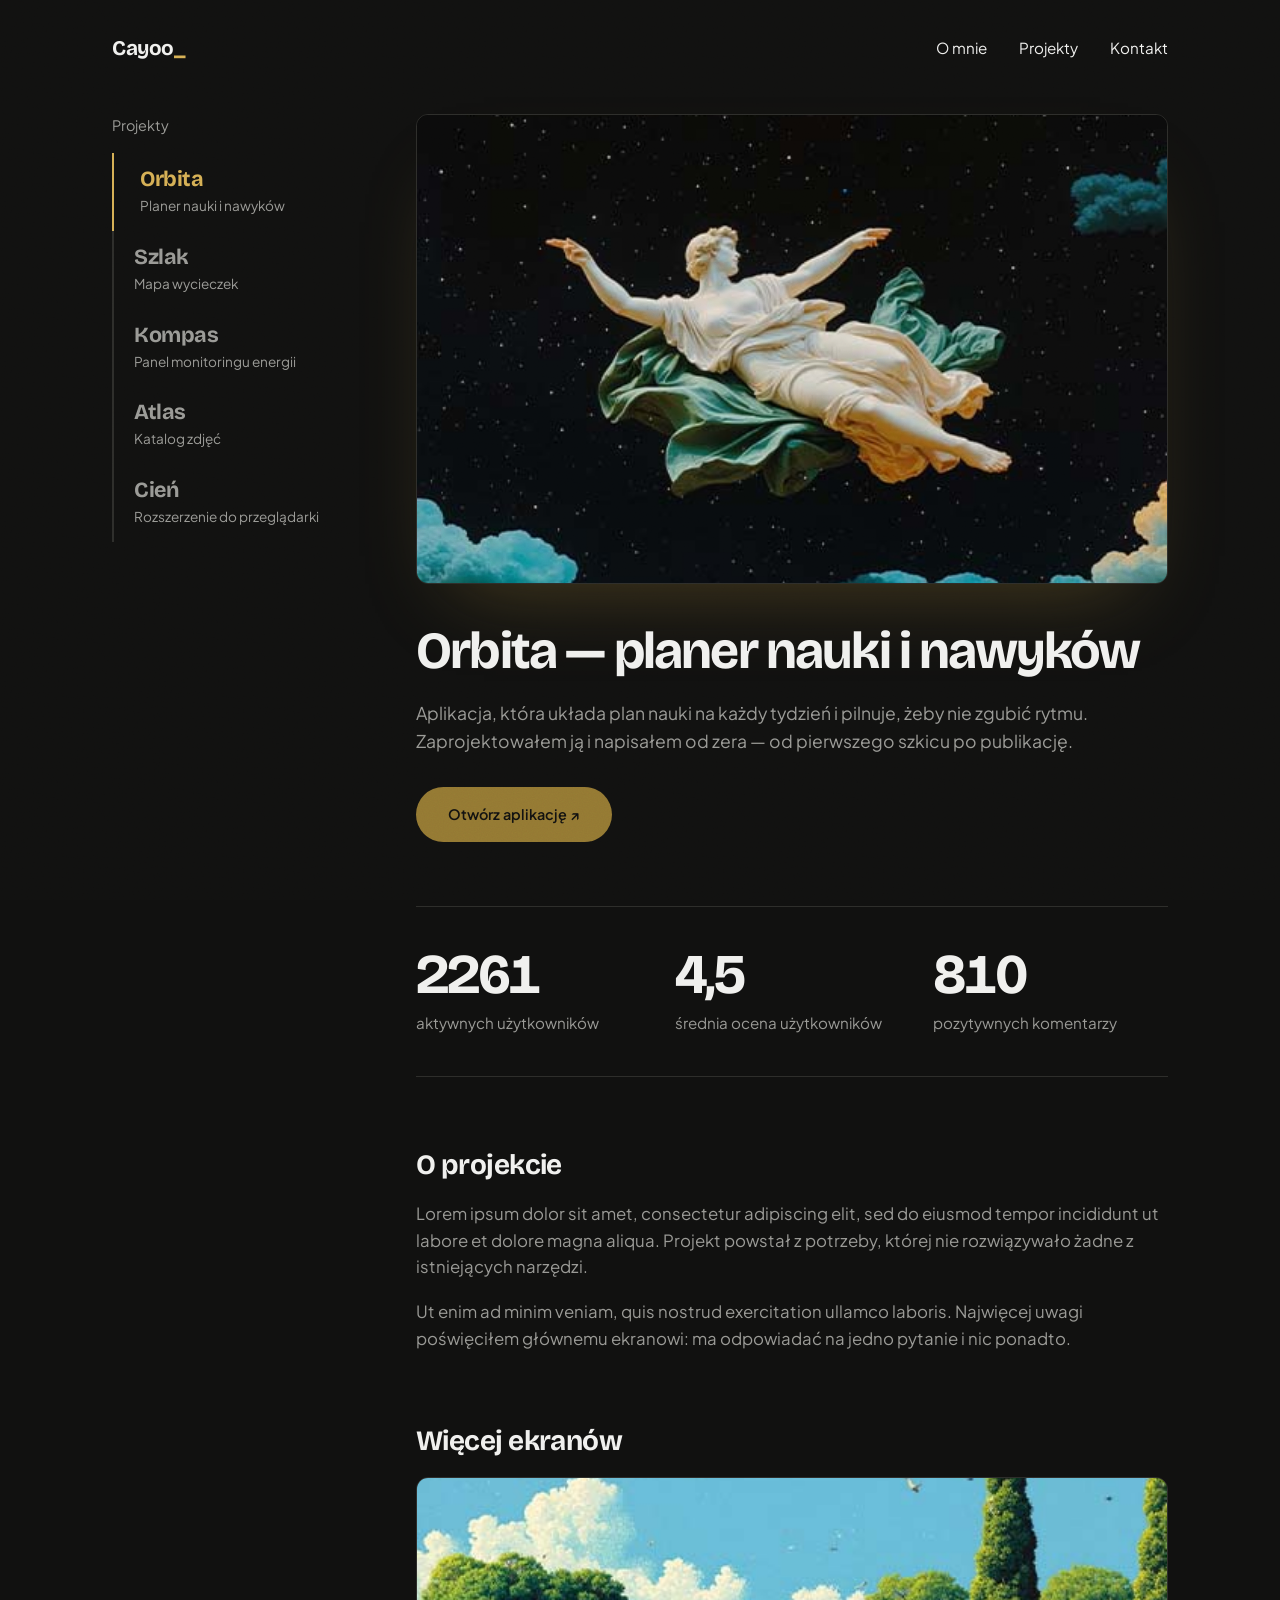
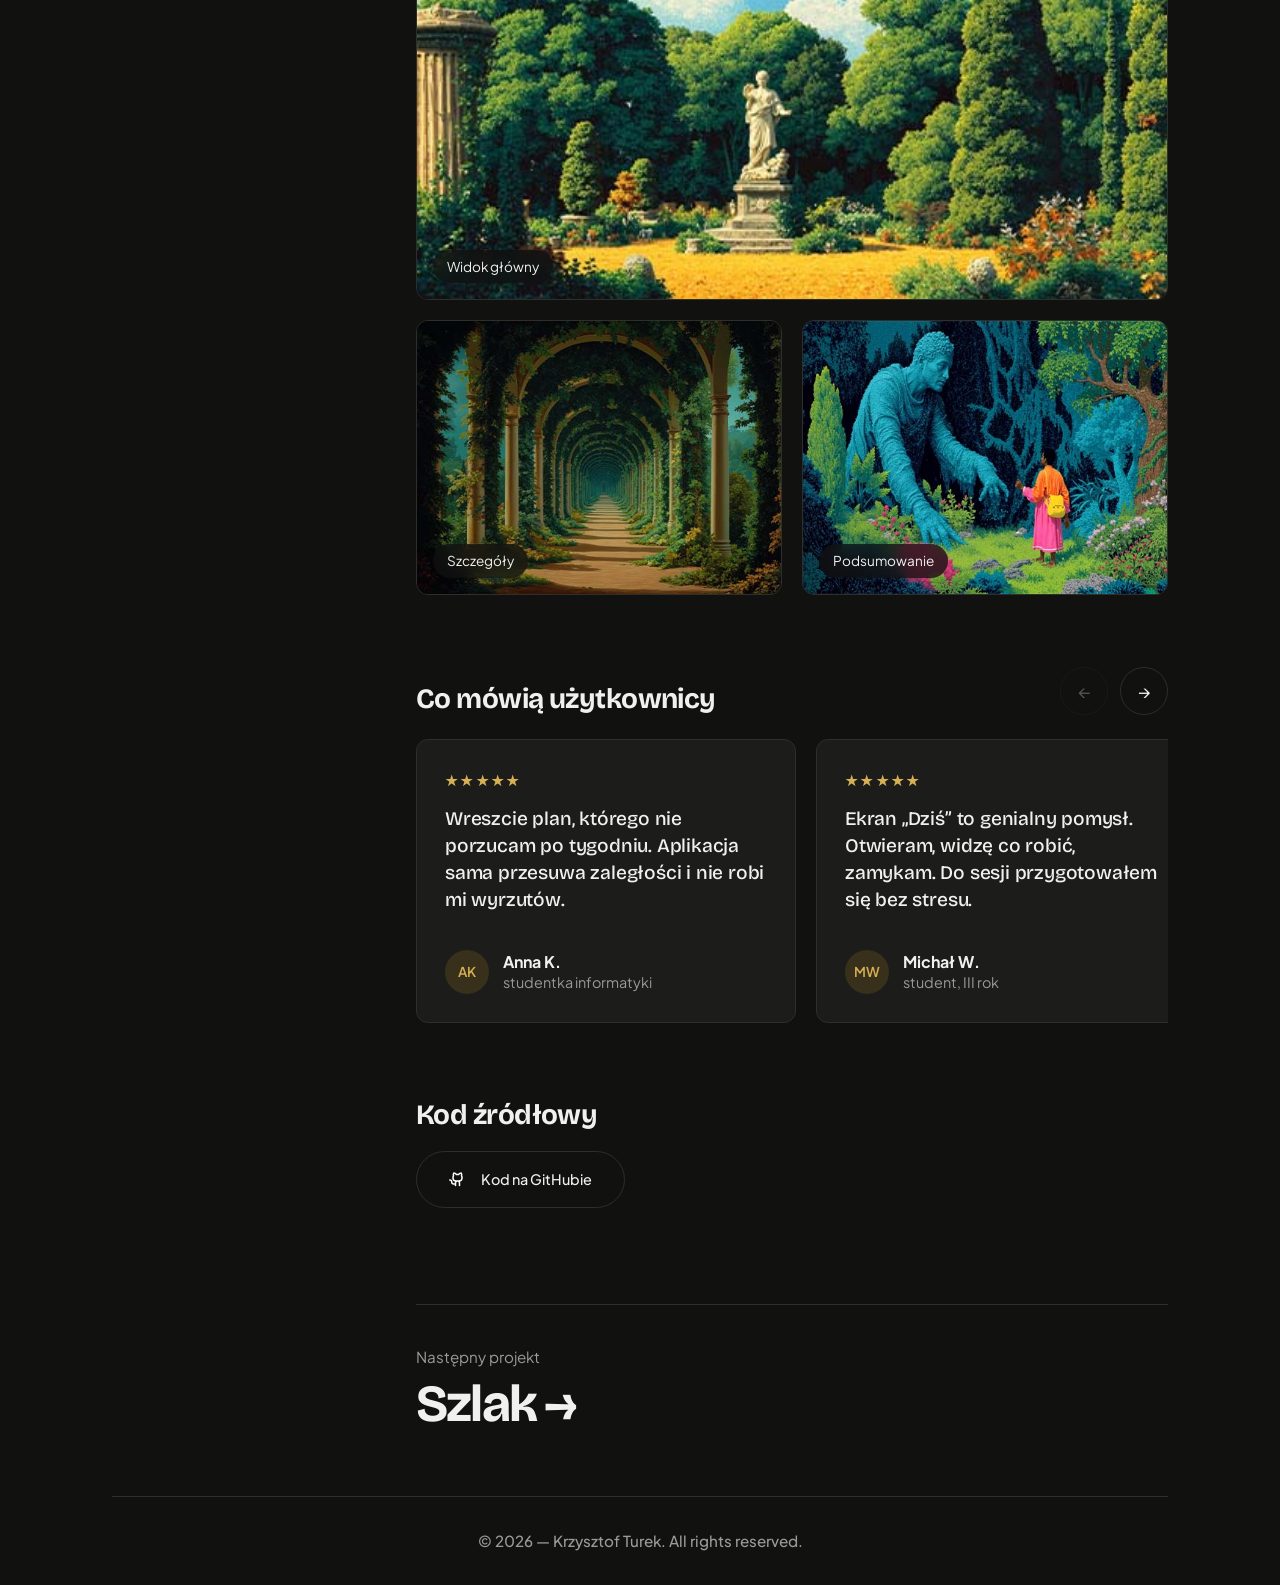
==== projekty.html @ bf0b92af "Remove outdated project pages and add a new projects overview page with detailed descriptions and sc" ====
<!doctype html>
<html lang="pl">

<head>
  <meta charset="UTF-8" />
  <meta name="viewport" content="width=device-width, initial-scale=1.0" />

  <title>Projekty | Krzysztof Turek</title>
  <meta name="description" content="Projekty Krzysztofa Turka — aplikacje webowe i narzędzia: opisy, zrzuty ekranu i kod." />
  <meta name="author" content="Krzysztof Turek" />

  <link rel="icon" type="image/svg+xml" href="/assets/favicon.svg" />

  <link rel="preconnect" href="https://fonts.googleapis.com">
  <link rel="preconnect" href="https://fonts.gstatic.com" crossorigin>
  <link href="https://fonts.googleapis.com/css2?family=Bricolage+Grotesque:opsz,wght@12..96,500..800&family=Plus+Jakarta+Sans:wght@400;500;600;700&display=swap" rel="stylesheet">

  <link rel="stylesheet" href="style.css" />
  <link rel="stylesheet" href="project.css" />
</head>

<body>

  <header class="nav">
    <a href="index.html" class="logo">Cayoo<span class="logo-dot">_</span></a>
    <nav class="nav-links">
      <a href="index.html#top" class="nav-about">O mnie</a>
      <a href="index.html#projekty">Projekty</a>
      <a href="index.html#kontakt">Kontakt</a>
    </nav>
  </header>

  <main id="top">
    <div class="pj-layout">

      <!-- LEWA KOLUMNA: spis projektów (zostaje na miejscu — przełączane są tylko panele po prawej) -->
      <nav class="pj-list" aria-label="Projekty">
        <p class="pj-list-title">Projekty</p>
        <ul>
            <li>
              <a href="#orbita" class="pj-item">
                <span class="pj-item-name">Orbita</span>
                <span class="pj-item-kind">Planer nauki i nawyków</span>
              </a>
            </li>
            <li>
              <a href="#szlak" class="pj-item">
                <span class="pj-item-name">Szlak</span>
                <span class="pj-item-kind">Mapa wycieczek</span>
              </a>
            </li>
            <li>
              <a href="#kompas" class="pj-item">
                <span class="pj-item-name">Kompas</span>
                <span class="pj-item-kind">Panel monitoringu energii</span>
              </a>
            </li>
            <li>
              <a href="#atlas" class="pj-item">
                <span class="pj-item-name">Atlas</span>
                <span class="pj-item-kind">Katalog zdjęć</span>
              </a>
            </li>
            <li>
              <a href="#cien" class="pj-item">
                <span class="pj-item-name">Cień</span>
                <span class="pj-item-kind">Rozszerzenie do przeglądarki</span>
              </a>
            </li>
        </ul>
      </nav>

      <!-- PRAWA KOLUMNA: panele projektów; widoczny jest zawsze jeden -->
            <article class="pj-main" id="orbita" data-title="Orbita — Planer nauki i nawyków | Krzysztof Turek">
        <div class="pj-cover">
          <img src="assets/images/bg_image (1).jpg" alt="Główny ekran projektu Orbita">
        </div>

        <header class="pj-hero">
          <h1>Orbita — planer nauki i nawyków</h1>
          <p class="pj-lead">Aplikacja, która układa plan nauki na każdy tydzień i pilnuje, żeby nie zgubić rytmu. Zaprojektowałem ją i napisałem od zera — od pierwszego szkicu po publikację.</p>
          <div class="pj-actions">
            <!-- PODMIEŃ href na adres produktu -->
            <a href="#" target="_blank" rel="noopener" class="btn-primary">Otwórz aplikację ↗</a>
          </div>
        </header>

        <!-- PRZYKŁADOWE DANE — podmień na prawdziwe statystyki -->
        <section class="pj-stats" aria-label="Statystyki projektu">
          <div class="pj-stat">
            <p class="pj-stat-num" data-count="2400" data-suffix="+">2 400+</p>
            <p class="pj-stat-label">aktywnych użytkowników</p>
          </div>
          <div class="pj-stat">
            <p class="pj-stat-num" data-count="4.8" data-decimals="1">4,8</p>
            <p class="pj-stat-label">średnia ocena użytkowników</p>
          </div>
          <div class="pj-stat">
            <p class="pj-stat-num" data-count="860" data-suffix="+">860+</p>
            <p class="pj-stat-label">pozytywnych komentarzy</p>
          </div>
        </section>

        <section class="pj-block">
          <h2>O projekcie</h2>
          <div class="pj-prose">
            <p>Lorem ipsum dolor sit amet, consectetur adipiscing elit, sed do eiusmod tempor incididunt ut labore et dolore magna aliqua. Projekt powstał z potrzeby, której nie rozwiązywało żadne z istniejących narzędzi.</p>
            <p>Ut enim ad minim veniam, quis nostrud exercitation ullamco laboris. Najwięcej uwagi poświęciłem głównemu ekranowi: ma odpowiadać na jedno pytanie i nic ponadto.</p>
          </div>
        </section>

        <section class="pj-block">
          <h2>Więcej ekranów</h2>
          <div class="pj-gallery">
            <button type="button" class="pj-shot" data-full="assets/images/bg_image (2).jpg" data-alt="Widok główny — Orbita">
              <img src="assets/images/bg_image (2).jpg" alt="Widok główny — Orbita" loading="lazy">
              <span class="pj-shot-cap">Widok główny</span>
            </button>
            <button type="button" class="pj-shot" data-full="assets/images/bg_image (3).jpg" data-alt="Szczegóły — Orbita">
              <img src="assets/images/bg_image (3).jpg" alt="Szczegóły — Orbita" loading="lazy">
              <span class="pj-shot-cap">Szczegóły</span>
            </button>
            <button type="button" class="pj-shot" data-full="assets/images/bg_image (4).jpg" data-alt="Podsumowanie — Orbita">
              <img src="assets/images/bg_image (4).jpg" alt="Podsumowanie — Orbita" loading="lazy">
              <span class="pj-shot-cap">Podsumowanie</span>
            </button>
          </div>
        </section>

        <!-- PRZYKŁADOWE OPINIE — podmień na prawdziwe (za zgodą autorów) -->
        <section class="pj-block pj-reviews" aria-labelledby="reviews-title">
          <div class="pj-reviews-head">
            <h2 id="reviews-title">Co mówią użytkownicy</h2>
            <div class="pj-controls">
              <button type="button" class="pj-arrow" data-dir="-1" aria-label="Poprzednie opinie">←</button>
              <button type="button" class="pj-arrow" data-dir="1" aria-label="Następne opinie">→</button>
            </div>
          </div>

          <div class="pj-carousel" role="region" aria-roledescription="karuzela" aria-label="Opinie użytkowników" tabindex="0">
            <ul class="pj-track">
              <li class="pj-review">
                <div>
                  <p class="pj-stars" role="img" aria-label="Ocena 5 na 5">★★★★★</p>
                  <blockquote><p>Wreszcie plan, którego nie porzucam po tygodniu. Aplikacja sama przesuwa zaległości i nie robi mi wyrzutów.</p></blockquote>
                </div>
                <div class="pj-author">
                  <span class="pj-avatar" aria-hidden="true">AK</span>
                  <p><strong>Anna K.</strong><span>studentka informatyki</span></p>
                </div>
              </li>
              <li class="pj-review">
                <div>
                  <p class="pj-stars" role="img" aria-label="Ocena 5 na 5">★★★★★</p>
                  <blockquote><p>Ekran „Dziś” to genialny pomysł. Otwieram, widzę co robić, zamykam. Do sesji przygotowałem się bez stresu.</p></blockquote>
                </div>
                <div class="pj-author">
                  <span class="pj-avatar" aria-hidden="true">MW</span>
                  <p><strong>Michał W.</strong><span>student, III rok</span></p>
                </div>
              </li>
              <li class="pj-review">
                <div>
                  <p class="pj-stars" role="img" aria-label="Ocena 5 na 5">★★★★★</p>
                  <blockquote><p>Prosta, szybka i ładna. Używam codziennie od kilku miesięcy, a przypomnienia o powtórkach naprawdę działają.</p></blockquote>
                </div>
                <div class="pj-author">
                  <span class="pj-avatar" aria-hidden="true">JS</span>
                  <p><strong>Julia S.</strong><span>uczennica liceum</span></p>
                </div>
              </li>
              <li class="pj-review">
                <div>
                  <p class="pj-stars" role="img" aria-label="Ocena 5 na 5">★★★★★</p>
                  <blockquote><p>Testowałem kilka podobnych narzędzi — to jako jedyne nie wymaga ode mnie ciągłego uzupełniania.</p></blockquote>
                </div>
                <div class="pj-author">
                  <span class="pj-avatar" aria-hidden="true">PN</span>
                  <p><strong>Piotr N.</strong><span>programista, uczy się języków</span></p>
                </div>
              </li>
              <li class="pj-review">
                <div>
                  <p class="pj-stars" role="img" aria-label="Ocena 5 na 5">★★★★★</p>
                  <blockquote><p>Bardzo dobrze przemyślany interfejs. Widać, że ktoś zadał sobie trud, żeby było po prostu wygodnie.</p></blockquote>
                </div>
                <div class="pj-author">
                  <span class="pj-avatar" aria-hidden="true">KD</span>
                  <p><strong>Karolina D.</strong><span>doktorantka</span></p>
                </div>
              </li>
            </ul>
          </div>
        </section>

        <section class="pj-block">
          <h2>Kod źródłowy</h2>
          <div class="pj-actions">
            <!-- PODMIEŃ href na repozytorium projektu -->
            <a href="https://github.com/Cay00/" target="_blank" rel="noopener" class="social-btn">
              <img src="assets/icons/github-logo-bold.svg" alt="" width="16" height="16" aria-hidden="true">
              Kod na GitHubie
            </a>
          </div>
        </section>

        <a href="#szlak" class="pj-next">
          <span class="pj-next-label">Następny projekt</span>
          <span class="pj-next-title">Szlak <span class="pj-next-arrow" aria-hidden="true">→</span></span>
        </a>
      </article>

      <article class="pj-main" id="szlak" data-title="Szlak — Mapa wycieczek | Krzysztof Turek" hidden>
        <div class="pj-cover">
          <img src="assets/images/bg_image (2).jpg" alt="Główny ekran projektu Szlak">
        </div>

        <header class="pj-hero">
          <h1>Szlak — mapa wycieczek</h1>
          <p class="pj-lead">Prosta mapa do planowania jednodniowych tras w okolicy: dystans, przewyższenia i punkty widokowe na jednym ekranie.</p>
        </header>

        <section class="pj-block">
          <h2>O projekcie</h2>
          <div class="pj-prose">
            <p>Lorem ipsum dolor sit amet, consectetur adipiscing elit, sed do eiusmod tempor incididunt ut labore et dolore magna aliqua. Projekt powstał z potrzeby, której nie rozwiązywało żadne z istniejących narzędzi.</p>
            <p>Ut enim ad minim veniam, quis nostrud exercitation ullamco laboris. Najwięcej uwagi poświęciłem głównemu ekranowi: ma odpowiadać na jedno pytanie i nic ponadto.</p>
          </div>
        </section>

        <section class="pj-block">
          <h2>Więcej ekranów</h2>
          <div class="pj-gallery">
            <button type="button" class="pj-shot" data-full="assets/images/bg_image (3).jpg" data-alt="Widok główny — Szlak">
              <img src="assets/images/bg_image (3).jpg" alt="Widok główny — Szlak" loading="lazy">
              <span class="pj-shot-cap">Widok główny</span>
            </button>
            <button type="button" class="pj-shot" data-full="assets/images/bg_image (4).jpg" data-alt="Szczegóły — Szlak">
              <img src="assets/images/bg_image (4).jpg" alt="Szczegóły — Szlak" loading="lazy">
              <span class="pj-shot-cap">Szczegóły</span>
            </button>
            <button type="button" class="pj-shot" data-full="assets/images/bg_image (5).jpg" data-alt="Podsumowanie — Szlak">
              <img src="assets/images/bg_image (5).jpg" alt="Podsumowanie — Szlak" loading="lazy">
              <span class="pj-shot-cap">Podsumowanie</span>
            </button>
          </div>
        </section>

        <section class="pj-block">
          <h2>Kod źródłowy</h2>
          <div class="pj-actions">
            <!-- PODMIEŃ href na repozytorium projektu -->
            <a href="https://github.com/Cay00/" target="_blank" rel="noopener" class="social-btn">
              <img src="assets/icons/github-logo-bold.svg" alt="" width="16" height="16" aria-hidden="true">
              Kod na GitHubie
            </a>
          </div>
        </section>

        <a href="#kompas" class="pj-next">
          <span class="pj-next-label">Następny projekt</span>
          <span class="pj-next-title">Kompas <span class="pj-next-arrow" aria-hidden="true">→</span></span>
        </a>
      </article>

      <article class="pj-main" id="kompas" data-title="Kompas — Panel monitoringu energii | Krzysztof Turek" hidden>
        <div class="pj-cover">
          <img src="assets/images/bg_image (3).jpg" alt="Główny ekran projektu Kompas">
        </div>

        <header class="pj-hero">
          <h1>Kompas — panel monitoringu energii</h1>
          <p class="pj-lead">Pulpit, który zbiera odczyty z liczników i instalacji fotowoltaicznej i pokazuje, ile prądu faktycznie zużywasz i produkujesz.</p>
        </header>

        <section class="pj-block">
          <h2>O projekcie</h2>
          <div class="pj-prose">
            <p>Lorem ipsum dolor sit amet, consectetur adipiscing elit, sed do eiusmod tempor incididunt ut labore et dolore magna aliqua. Projekt powstał z potrzeby, której nie rozwiązywało żadne z istniejących narzędzi.</p>
            <p>Ut enim ad minim veniam, quis nostrud exercitation ullamco laboris. Najwięcej uwagi poświęciłem głównemu ekranowi: ma odpowiadać na jedno pytanie i nic ponadto.</p>
          </div>
        </section>

        <section class="pj-block">
          <h2>Więcej ekranów</h2>
          <div class="pj-gallery">
            <button type="button" class="pj-shot" data-full="assets/images/bg_image (4).jpg" data-alt="Widok główny — Kompas">
              <img src="assets/images/bg_image (4).jpg" alt="Widok główny — Kompas" loading="lazy">
              <span class="pj-shot-cap">Widok główny</span>
            </button>
            <button type="button" class="pj-shot" data-full="assets/images/bg_image (5).jpg" data-alt="Szczegóły — Kompas">
              <img src="assets/images/bg_image (5).jpg" alt="Szczegóły — Kompas" loading="lazy">
              <span class="pj-shot-cap">Szczegóły</span>
            </button>
            <button type="button" class="pj-shot" data-full="assets/images/bg_image (1).jpg" data-alt="Podsumowanie — Kompas">
              <img src="assets/images/bg_image (1).jpg" alt="Podsumowanie — Kompas" loading="lazy">
              <span class="pj-shot-cap">Podsumowanie</span>
            </button>
          </div>
        </section>

        <section class="pj-block">
          <h2>Kod źródłowy</h2>
          <div class="pj-actions">
            <!-- PODMIEŃ href na repozytorium projektu -->
            <a href="https://github.com/Cay00/" target="_blank" rel="noopener" class="social-btn">
              <img src="assets/icons/github-logo-bold.svg" alt="" width="16" height="16" aria-hidden="true">
              Kod na GitHubie
            </a>
          </div>
        </section>

        <a href="#atlas" class="pj-next">
          <span class="pj-next-label">Następny projekt</span>
          <span class="pj-next-title">Atlas <span class="pj-next-arrow" aria-hidden="true">→</span></span>
        </a>
      </article>

      <article class="pj-main" id="atlas" data-title="Atlas — Katalog zdjęć | Krzysztof Turek" hidden>
        <div class="pj-cover">
          <img src="assets/images/bg_image (4).jpg" alt="Główny ekran projektu Atlas">
        </div>

        <header class="pj-hero">
          <h1>Atlas — katalog zdjęć</h1>
          <p class="pj-lead">Program do tagowania i indeksowania dużych zbiorów zdjęć, żeby każde z nich dało się odnaleźć w kilka sekund.</p>
        </header>

        <section class="pj-block">
          <h2>O projekcie</h2>
          <div class="pj-prose">
            <p>Lorem ipsum dolor sit amet, consectetur adipiscing elit, sed do eiusmod tempor incididunt ut labore et dolore magna aliqua. Projekt powstał z potrzeby, której nie rozwiązywało żadne z istniejących narzędzi.</p>
            <p>Ut enim ad minim veniam, quis nostrud exercitation ullamco laboris. Najwięcej uwagi poświęciłem głównemu ekranowi: ma odpowiadać na jedno pytanie i nic ponadto.</p>
          </div>
        </section>

        <section class="pj-block">
          <h2>Więcej ekranów</h2>
          <div class="pj-gallery">
            <button type="button" class="pj-shot" data-full="assets/images/bg_image (5).jpg" data-alt="Widok główny — Atlas">
              <img src="assets/images/bg_image (5).jpg" alt="Widok główny — Atlas" loading="lazy">
              <span class="pj-shot-cap">Widok główny</span>
            </button>
            <button type="button" class="pj-shot" data-full="assets/images/bg_image (1).jpg" data-alt="Szczegóły — Atlas">
              <img src="assets/images/bg_image (1).jpg" alt="Szczegóły — Atlas" loading="lazy">
              <span class="pj-shot-cap">Szczegóły</span>
            </button>
            <button type="button" class="pj-shot" data-full="assets/images/bg_image (2).jpg" data-alt="Podsumowanie — Atlas">
              <img src="assets/images/bg_image (2).jpg" alt="Podsumowanie — Atlas" loading="lazy">
              <span class="pj-shot-cap">Podsumowanie</span>
            </button>
          </div>
        </section>

        <section class="pj-block">
          <h2>Kod źródłowy</h2>
          <div class="pj-actions">
            <!-- PODMIEŃ href na repozytorium projektu -->
            <a href="https://github.com/Cay00/" target="_blank" rel="noopener" class="social-btn">
              <img src="assets/icons/github-logo-bold.svg" alt="" width="16" height="16" aria-hidden="true">
              Kod na GitHubie
            </a>
          </div>
        </section>

        <a href="#cien" class="pj-next">
          <span class="pj-next-label">Następny projekt</span>
          <span class="pj-next-title">Cień <span class="pj-next-arrow" aria-hidden="true">→</span></span>
        </a>
      </article>

      <article class="pj-main" id="cien" data-title="Cień — Rozszerzenie do przeglądarki | Krzysztof Turek" hidden>
        <div class="pj-cover">
          <img src="assets/images/bg_image (5).jpg" alt="Główny ekran projektu Cień">
        </div>

        <header class="pj-hero">
          <h1>Cień — rozszerzenie do przeglądarki</h1>
          <p class="pj-lead">Rozszerzenie, które ukrywa rozpraszające elementy popularnych serwisów, żeby łatwiej było skupić się na tym, po co się tam weszło.</p>
          <div class="pj-actions">
            <!-- PODMIEŃ href na adres produktu -->
            <a href="#" target="_blank" rel="noopener" class="btn-primary">Otwórz aplikację ↗</a>
          </div>
        </header>

        <section class="pj-block">
          <h2>O projekcie</h2>
          <div class="pj-prose">
            <p>Lorem ipsum dolor sit amet, consectetur adipiscing elit, sed do eiusmod tempor incididunt ut labore et dolore magna aliqua. Projekt powstał z potrzeby, której nie rozwiązywało żadne z istniejących narzędzi.</p>
            <p>Ut enim ad minim veniam, quis nostrud exercitation ullamco laboris. Najwięcej uwagi poświęciłem głównemu ekranowi: ma odpowiadać na jedno pytanie i nic ponadto.</p>
          </div>
        </section>

        <section class="pj-block">
          <h2>Więcej ekranów</h2>
          <div class="pj-gallery">
            <button type="button" class="pj-shot" data-full="assets/images/bg_image (1).jpg" data-alt="Widok główny — Cień">
              <img src="assets/images/bg_image (1).jpg" alt="Widok główny — Cień" loading="lazy">
              <span class="pj-shot-cap">Widok główny</span>
            </button>
            <button type="button" class="pj-shot" data-full="assets/images/bg_image (2).jpg" data-alt="Szczegóły — Cień">
              <img src="assets/images/bg_image (2).jpg" alt="Szczegóły — Cień" loading="lazy">
              <span class="pj-shot-cap">Szczegóły</span>
            </button>
            <button type="button" class="pj-shot" data-full="assets/images/bg_image (3).jpg" data-alt="Podsumowanie — Cień">
              <img src="assets/images/bg_image (3).jpg" alt="Podsumowanie — Cień" loading="lazy">
              <span class="pj-shot-cap">Podsumowanie</span>
            </button>
          </div>
        </section>

        <section class="pj-block">
          <h2>Kod źródłowy</h2>
          <div class="pj-actions">
            <!-- PODMIEŃ href na repozytorium projektu -->
            <a href="https://github.com/Cay00/" target="_blank" rel="noopener" class="social-btn">
              <img src="assets/icons/github-logo-bold.svg" alt="" width="16" height="16" aria-hidden="true">
              Kod na GitHubie
            </a>
          </div>
        </section>

        <a href="#orbita" class="pj-next">
          <span class="pj-next-label">Następny projekt</span>
          <span class="pj-next-title">Orbita <span class="pj-next-arrow" aria-hidden="true">→</span></span>
        </a>
      </article>
    </div>
  </main>

  <footer class="footer">
    <span class="byline">© 2026 — Krzysztof Turek. All rights reserved.</span>
  </footer>

  <dialog class="lightbox" id="lightbox" aria-label="Podgląd zrzutu ekranu">
    <button type="button" class="lightbox-close" aria-label="Zamknij podgląd">✕</button>
    <img src="" alt="">
  </dialog>

  <script src="script.js"></script>
  <script src="project.js"></script>
</body>

</html>
---- style.css ----
/* ---------- tokens ---------- */
:root{
  /* DARK MODE */
  --bg: #111110;
  --surface: #1c1c1a;
  --border: #2e2e2b;
  --text: #f0f0ee;
  --muted: #9a9a96;
  --accent: #947933;
  --accent-bright: #d6b055; /* jaśniejszy odcień do glow / hover */

  --font: "Plus Jakarta Sans", sans-serif;
  --font-display: "Bricolage Grotesque", "Plus Jakarta Sans", sans-serif;
  --max-w: 1120px;
  --ease: cubic-bezier(.2, .8, .2, 1);
}

*{ box-sizing: border-box; }

html{
  scroll-padding-top: 88px;
  scroll-behavior: smooth;
}

body{
  margin: 0;
  background: var(--bg);
  color: var(--text);
  font-family: var(--font);
  font-size: 16px;
  line-height: 1.6;
  -webkit-font-smoothing: antialiased;
}

/* delikatne ziarno — zabija "płaskość" tła */
body::after{
  content: "";
  position: fixed;
  inset: 0;
  z-index: 200;
  pointer-events: none;
  opacity: .07;
  mix-blend-mode: overlay;
  background-image: url("data:image/svg+xml;utf8,<svg xmlns='http://www.w3.org/2000/svg' width='160' height='160'><filter id='n'><feTurbulence type='fractalNoise' baseFrequency='.8' numOctaves='2' stitchTiles='stitch'/></filter><rect width='100%' height='100%' filter='url(%23n)'/></svg>");
}

a{ color: inherit; text-decoration: none; }

::selection{
  background: var(--accent);
  color: var(--bg);
}

/* ---------- shared width ---------- */
.hero, .byline-row, .projects, .about, .contact, .footer, hr.full{
  max-width: var(--max-w);
  margin-left: auto;
  margin-right: auto;
  padding-left: 32px;
  padding-right: 32px;
}

/* ---------- nav ---------- */
.nav{
  display: flex;
  justify-content: space-between;
  align-items: center;
  padding: 32px max(32px, calc(50% - var(--max-w) / 2 + 32px));
  position: sticky;
  top: 0;
  z-index: 100;
  border-bottom: 1px solid transparent;
  transition: background .3s ease, border-color .3s ease, backdrop-filter .3s ease;
}
.nav.is-scrolled{
  background: color-mix(in srgb, var(--bg) 72%, transparent);
  -webkit-backdrop-filter: blur(14px);
  backdrop-filter: blur(14px);
  border-bottom-color: var(--border);
}
.logo{
  font-family: var(--font-display);
  font-weight: 700;
  font-size: 1.3rem;
  letter-spacing: -0.02em;
}
.logo-dot{
  color: var(--accent-bright);
  display: inline-block;
  animation: blink 1.1s steps(1) infinite;
}
@keyframes blink{ 50%{ opacity: 0; } }
.nav-links{ display: flex; gap: 32px; }

/* ---------- intro / hero ---------- */
.intro{
  position: relative;
  margin-top: -128px;
  padding-top: 128px;
}
.intro-bg{
  position: absolute;
  inset: 0;
  z-index: 0;
  overflow: hidden;
  pointer-events: none;
}
.intro-bg img{
  position: absolute;
  top: 64px;
  left: 50%;
  transform: translateX(-50%);
  height: calc(100% - 64px);
  width: auto;
  max-width: none;
  display: block;
  opacity: 0.5;
}
.intro-bg::before{
  content: "";
  position: absolute;
  inset: 0;
}
.intro-bg::after{
  content: "";
  position: absolute;
  left: 0;
  right: 0;
  bottom: 0;
  height: 384px;
  background: linear-gradient(to bottom, transparent, var(--bg));
}
.intro > :not(.intro-bg){
  position: relative;
  z-index: 1;
}

.hero{
  display: grid;
  grid-template-columns: 1.1fr 0.9fr;
  grid-template-rows: auto auto;
  column-gap: 64px;
  row-gap: 32px;
  align-items: end;
  padding-top: 192px;
  padding-bottom: 128px;
}
h1{
  font-family: var(--font-display);
  font-size: clamp(2.6rem, 6vw, 4rem);
  font-weight: 700;
  line-height: 1.12;
  margin: 0;
  letter-spacing: -0.01em;
  grid-column: 1;
  grid-row: 1;
}
.hero-desc{
  font-size: 1.15rem;
  color: var(--muted);
  margin: 0;
  max-width: 38ch;
  padding-left: 64px;
  grid-column: 2;
  grid-row: 1;
}
.btn-hero{
  grid-column: 2;
  grid-row: 2;
  justify-self: start;
  margin-left: 64px;
}

.arrow-down{
  display: inline-flex;
  align-self: flex-start;
  width: fit-content;
  margin-left: max(32px, calc(50% - var(--max-w) / 2 + 32px));
  margin-bottom: 32px;
  padding: 0;
  font-size: 1.6rem;
  line-height: 1;
  color: inherit;
  transition: opacity 0.2s ease;
}
.arrow-down:hover,
.arrow-down:focus-visible{ opacity: 0.6; }

.byline-row{
  display: flex;
  justify-content: space-between;
  align-items: center;
  padding-bottom: 64px;
}
.byline{ color: var(--muted); font-size: 0.95rem; font-weight: 500; }

/* ---------- about / tech ---------- */
.about{
  padding-top: 32px;
  padding-bottom: 96px;
  text-align: center;
}
.about-heading{
  margin: 0 0 32px;
  font-size: 1rem;
  color: var(--muted);
}
.about-tech{
  display: flex;
  flex-wrap: wrap;
  justify-content: center;
  gap: 12px;
  list-style: none;
  margin: 0;
  padding: 0;
  font-size: .95rem;
}
.about-tech li{
  padding: 8px 20px;
  border: 1px solid var(--border);
  border-radius: 999px;
  background: color-mix(in srgb, var(--surface) 60%, transparent);
  transition: border-color .25s ease, color .25s ease, transform .25s var(--ease);
}
.about-tech li:hover{
  border-color: var(--accent);
  color: var(--accent-bright);
  transform: translateY(-3px);
}

/* ---------- projects ---------- */
.project-row{
  position: relative;
  cursor: pointer;
  display: grid;
  grid-template-columns: 1fr 1fr;
  gap: 64px;
  align-items: center;
  padding: 80px 0;
  transition: opacity .35s ease;
}
/* co drugi projekt odwrócony */
article.project-row:nth-of-type(even) .project-image{ order: -1; }

.project-label{
  font-size: 0.95rem;
  color: var(--muted);
  margin: 0 0 24px;
  letter-spacing: 0.01em;
}
.project-desc{
  font-family: var(--font-display);
  font-size: clamp(1.5rem, 2.8vw, 2.25rem);
  font-weight: 600;
  line-height: 1.2;
  letter-spacing: -0.02em;
  margin: 0 0 32px;
  max-width: 22ch;
}
.nav-links a,
.project-link{
  display: inline-block;
  font-size: 0.95rem;
}
.nav-links a{ transition: color .2s ease; }
.nav-links a:hover, .nav-links a:focus-visible{ color: var(--accent-bright); }

.project-link{
  padding-bottom: 4px;
  background: linear-gradient(var(--accent-bright), var(--accent-bright)) left bottom / 100% 1px no-repeat;
  transition: background-size .35s var(--ease), color .2s ease;
}
/* link rozciąga się na cały wiersz: tytuł, opis i zdjęcie są klikalne */
.project-link::after{
  content: "";
  position: absolute;
  inset: 0;
  z-index: 1; /* nad zdjęciem — bez tego zdjęcie (osobna warstwa) przechwytywało kliknięcia */
}
.project-row:hover .project-link,
.project-link:focus-visible{
  color: var(--accent-bright);
  background-size: 0% 1px;
  background-position: right bottom;
}
.project-link:focus-visible{ outline: none; }

.project-image{
  aspect-ratio: 4 / 3;
  border-radius: 8px;
  background: var(--surface);
  border: 1px solid var(--border);
  overflow: hidden;
  transition: border-color .3s ease, box-shadow .4s ease;
}
.project-image img{
  width: 100%;
  height: 100%;
  object-fit: cover;
  display: block;
  transition: transform .6s var(--ease);
}
.project-row:hover .project-image,
.project-row:focus-within .project-image{
  border-color: var(--accent);
  box-shadow: 0 24px 60px -24px color-mix(in srgb, var(--accent) 55%, transparent);
}
.project-row:hover .project-image img{ transform: scale(1.06); }

/* po najechaniu na projekt reszta przygasa */
@media (hover: hover){
  .projects:hover .project-row:not(:hover){ opacity: .38; }
}

/* odsłonięcie zdjęcia — ukrywa tylko klasa nadana przez skrypt (.will-reveal),
   więc bez JS / przy błędzie obserwatora zdjęcia zawsze są widoczne */
.project-image.will-reveal{
  clip-path: inset(0 0 100% 0 round 8px);
  transition: clip-path 1.1s var(--ease), border-color .3s ease, box-shadow .4s ease;
}
.project-image.will-reveal.is-in{ clip-path: inset(0 0 0 0 round 8px); }

hr{
  border: none;
  border-top: 1px solid var(--border);
  margin: 0;
}
hr.full{
  margin: 32px auto;
  border-top: none;
  height: 1px;
  background: var(--border);
  background-clip: content-box;
}

/* ---------- contact ---------- */
.contact{
  display: grid;
  grid-template-columns: 1fr 1fr;
  gap: 64px;
  align-items: center;
  padding-top: 96px;
  padding-bottom: 96px;
}
.contact-intro{ align-self: center; }
.contact-prompt{
  font-family: var(--font-display);
  font-size: clamp(1.9rem, 4vw, 3rem);
  font-weight: 700;
  letter-spacing: -0.03em;
  margin: 0 0 32px;
  line-height: 1.12;
}
.contact-email{
  display: inline-block;
  font-size: 1.15rem;
  font-weight: 600;
  color: var(--accent-bright);
  padding-bottom: 4px;
  background: linear-gradient(currentColor, currentColor) left bottom / 0% 1px no-repeat;
  transition: background-size .4s var(--ease);
}
.contact-email:hover, .contact-email:focus-visible{ background-size: 100% 1px; }

.contact-socials{
  display: flex;
  gap: 16px;
  margin-top: 32px;
}
.btn-hero,
.social-btn{
  display: inline-flex;
  align-items: center;
  gap: 16px;
  padding: 16px 32px;
  border: 1px solid var(--border);
  border-radius: 999px;
  font-size: 0.9rem;
  font-weight: 500;
  transition: border-color 0.2s ease, background 0.2s ease, color .2s ease, transform .25s var(--ease);
}
.social-btn img{
  width: 16px;
  height: 16px;
  filter: invert(1);
}
.btn-hero:hover, .btn-hero:focus-visible,
.social-btn:hover, .social-btn:focus-visible{
  border-color: var(--accent);
  background: var(--surface);
}

.contact-form{
  display: flex;
  flex-direction: column;
  gap: 32px;
  padding: 40px;
  background: var(--surface);
  border: 1px solid var(--border);
  border-radius: 12px;
}
.form-fields{
  display: flex;
  flex-direction: column;
  gap: 24px;
}
.form-field{
  display: flex;
  flex-direction: column;
  gap: 10px;
}
.form-field label{
  font-size: 0.9rem;
  color: var(--muted);
}
.form-field input,
.form-field textarea{
  font-family: var(--font);
  font-size: 1rem;
  color: var(--text);
  background: var(--bg);
  border: 1px solid var(--border);
  border-radius: 8px;
  padding: 12px 14px;
  resize: none;
  transition: border-color .2s ease, box-shadow .2s ease;
}
.form-field input:focus,
.form-field textarea:focus{
  outline: none;
  border-color: var(--accent-bright);
  box-shadow: 0 0 0 4px color-mix(in srgb, var(--accent) 25%, transparent);
}
.form-field input::placeholder,
.form-field textarea::placeholder{ color: var(--muted); }

.form-field.is-invalid input,
.form-field.is-invalid textarea{
  border-color: var(--accent-bright);
}
.form-error{
  display: none;
  align-items: flex-start;
  gap: 8px;
  margin: 0;
  font-size: 0.85rem;
  font-weight: 500;
  color: var(--accent-bright);
  line-height: 1.4;
}
.form-field.is-invalid .form-error{ display: flex; }
.form-error img{
  flex-shrink: 0;
  width: 16px;
  height: 16px;
  margin-top: 1px;
}

.btn-submit{
  align-self: flex-start;
  padding: 16px 32px;
  background: var(--accent);
  color: var(--bg);
  font-family: var(--font);
  font-size: 0.95rem;
  font-weight: 600;
  border: none;
  border-radius: 999px;
  cursor: pointer;
  transition: background .2s ease, transform .25s var(--ease);
}
.btn-submit:hover, .btn-submit:focus-visible{
  background: var(--accent-bright);
  transform: translateY(-2px);
}
.btn-submit:disabled{ opacity: .6; cursor: progress; transform: none; }

/* ---------- footer ---------- */
.footer{
  padding-top: 32px;
  padding-bottom: 32px;
  position: relative;
  text-align: center;
}
.footer::before{
  content: "";
  position: absolute;
  top: 0;
  left: 32px;
  right: 32px;
  border-top: 1px solid var(--border);
}

/* ---------- responsive ---------- */
@media (max-width: 720px){
  .nav{ padding-top: 24px; padding-bottom: 24px; }
  .nav-links .nav-about{ display: none; }

  .intro{ margin-top: -96px; padding-top: 96px; }

  .hero, .project-row, .contact{ grid-template-columns: 1fr; align-items: start; }
  .hero{
    row-gap: 32px;
    padding-top: 96px;
    padding-bottom: 32px;
  }
  .hero h1, .hero-desc{
    grid-column: 1;
    grid-row: auto;
    padding-left: 0;
  }
  .btn-hero{
    grid-column: 1;
    grid-row: auto;
    margin-left: 0;
    width: max-content;
    max-width: 100%;
    justify-content: center;
    text-align: center;
  }
  .intro-bg img{ opacity: 0.3; }

  .about{ padding-top: 32px; padding-bottom: 48px; }

  .project-row{
    gap: 32px;
    padding-top: 40px;
    padding-bottom: 40px;
  }
  .project-image,
  article.project-row:nth-of-type(even) .project-image{ order: -1; }

  .contact{
    gap: 32px;
    padding-top: 48px;
    padding-bottom: 48px;
  }
  .contact-form{ padding: 24px; }
  .form-fields{ gap: 16px; }

  .footer .byline{ font-size: 0.78rem; }
}

/* ---------- accessibility ---------- */
a:focus-visible{ outline: 2px solid var(--accent-bright); outline-offset: 3px; }

@media (prefers-reduced-motion: reduce){
  html{ scroll-behavior: auto; }
  *, *::before, *::after{
    animation: none !important;
    transition: none !important;
  }
  .project-image.will-reveal{ clip-path: none; }
}
---- project.css ----
/* Podstrony projektów — ładowane po style.css
   Układ: po lewej spis projektów, po prawej wybrany projekt. */

/* przełączanie projektów: podmieniana jest tylko prawa kolumna (project.js).
   Przy obsługiwanych przeglądarkach — płynne przejście (View Transitions),
   w pozostałych — prosty fade (.is-swapping). */
.pj-main{
  view-transition-name: pj-main;
  transition: opacity .18s ease;
}
.pj-main.is-swapping{ opacity: 0; }

::view-transition-old(pj-main){ animation: pj-out .2s ease both; }
::view-transition-new(pj-main){ animation: pj-in .5s var(--ease) both; }
@keyframes pj-out{ to{ opacity: 0; transform: translateY(-10px); } }
@keyframes pj-in{ from{ opacity: 0; transform: translateY(18px); } }

.pj-layout{
  max-width: var(--max-w);
  margin: 0 auto;
  padding: 16px 32px 0;
  display: grid;
  grid-template-columns: 240px minmax(0, 1fr);
  column-gap: 64px;
  align-items: start;
}

/* ---------- lewa kolumna: spis projektów ---------- */
.pj-list{
  position: sticky;
  top: 112px;
}
.pj-list-title{
  margin: 0 0 16px;
  font-size: .9rem;
  color: var(--muted);
}
.pj-list ul{
  list-style: none;
  margin: 0;
  padding: 0;
  display: flex;
  flex-direction: column;
}
.pj-item{
  display: block;
  padding: 14px 0 14px 20px;
  border-left: 2px solid var(--border);
  color: var(--muted);
  transition: color .2s ease, border-color .2s ease, padding-left .3s var(--ease);
}
.pj-item-name{
  display: block;
  font-family: var(--font-display);
  font-size: 1.35rem;
  font-weight: 700;
  letter-spacing: -0.02em;
  line-height: 1.2;
}
.pj-item-kind{
  display: block;
  margin-top: 2px;
  font-size: .85rem;
  color: var(--muted);
}
.pj-item:hover, .pj-item:focus-visible{
  color: var(--text);
  border-left-color: var(--accent);
  padding-left: 26px;
}
.pj-item[aria-current="page"]{
  color: var(--text);
  border-left-color: var(--accent-bright);
  padding-left: 26px;
}
.pj-item[aria-current="page"] .pj-item-name{ color: var(--accent-bright); }

/* ---------- prawa kolumna ---------- */
.pj-main{ min-width: 0; padding-bottom: 32px; }

/* screen na pierwszym planie */
.pj-cover img{
  width: 100%;
  aspect-ratio: 16 / 10;
  object-fit: cover;
  display: block;
  border-radius: 12px;
  border: 1px solid var(--border);
  background: var(--surface);
  box-shadow: 0 40px 80px -40px color-mix(in srgb, var(--accent) 45%, transparent);
}

.pj-hero{ padding-top: 40px; }
.pj-hero h1{
  grid-column: auto;
  grid-row: auto;
  font-size: clamp(2rem, 4.2vw, 3.25rem);
  line-height: 1.05;
  letter-spacing: -0.035em;
  margin: 0 0 20px;
}
.pj-lead{
  font-size: 1.1rem;
  color: var(--muted);
  max-width: 56ch;
  margin: 0 0 32px;
}
.pj-actions{ display: flex; flex-wrap: wrap; gap: 16px; }
.btn-primary{
  display: inline-flex;
  align-items: center;
  padding: 16px 32px;
  background: var(--accent);
  color: var(--bg);
  border-radius: 999px;
  font-size: .9rem;
  font-weight: 600;
  transition: background .2s ease, transform .25s var(--ease);
}
.btn-primary:hover, .btn-primary:focus-visible{
  background: var(--accent-bright);
  transform: translateY(-2px);
}

/* ---------- statystyki ---------- */
.pj-stats{
  display: grid;
  grid-template-columns: repeat(3, 1fr);
  gap: 24px;
  margin-top: 64px;
  padding: 40px 0;
  border-top: 1px solid var(--border);
  border-bottom: 1px solid var(--border);
}
.pj-stat-num{
  margin: 0 0 8px;
  font-family: var(--font-display);
  font-size: clamp(2.2rem, 4.6vw, 3.5rem);
  font-weight: 700;
  line-height: 1;
  letter-spacing: -0.04em;
  font-variant-numeric: tabular-nums;
}
.pj-stat-label{ margin: 0; color: var(--muted); font-size: .95rem; max-width: 20ch; }

/* ---------- bloki treści ---------- */
.pj-block{ padding-top: 72px; }
.pj-block h2{
  font-family: var(--font-display);
  font-size: clamp(1.4rem, 2.4vw, 1.75rem);
  font-weight: 700;
  letter-spacing: -0.02em;
  line-height: 1.15;
  margin: 0 0 20px;
}
.pj-prose{ max-width: 62ch; }
.pj-prose p{ margin: 0 0 18px; color: var(--muted); font-size: 1.05rem; }
.pj-prose p:last-child{ margin-bottom: 0; }
.pj-prose strong{ color: var(--text); font-weight: 600; }

/* ---------- galeria ---------- */
.pj-gallery{
  display: grid;
  grid-template-columns: repeat(2, 1fr);
  gap: 20px;
}
.pj-shot{
  position: relative;
  padding: 0;
  margin: 0;
  border: 1px solid var(--border);
  border-radius: 12px;
  background: var(--surface);
  overflow: hidden;
  cursor: zoom-in;
  font: inherit;
  color: inherit;
  aspect-ratio: 4 / 3;
  transition: border-color .3s ease, box-shadow .4s ease;
}
.pj-shot:first-child{ grid-column: 1 / -1; aspect-ratio: 16 / 9; }
.pj-shot img{
  width: 100%;
  height: 100%;
  object-fit: cover;
  display: block;
  transition: transform .6s var(--ease);
}
.pj-shot:hover, .pj-shot:focus-visible{
  border-color: var(--accent);
  box-shadow: 0 24px 60px -24px color-mix(in srgb, var(--accent) 55%, transparent);
}
.pj-shot:hover img{ transform: scale(1.04); }
.pj-shot-cap{
  position: absolute;
  left: 16px;
  bottom: 16px;
  padding: 6px 14px;
  font-size: .85rem;
  border-radius: 999px;
  background: color-mix(in srgb, var(--bg) 75%, transparent);
  -webkit-backdrop-filter: blur(8px);
  backdrop-filter: blur(8px);
}

/* ---------- opinie / karuzela ---------- */
.pj-reviews-head{
  display: flex;
  justify-content: space-between;
  align-items: end;
  gap: 24px;
  margin-bottom: 24px;
}
.pj-reviews-head h2{ margin: 0; }
.pj-controls{ display: flex; gap: 12px; }
.pj-arrow{
  width: 48px;
  height: 48px;
  display: grid;
  place-items: center;
  font: inherit;
  font-size: 1.1rem;
  color: var(--text);
  background: transparent;
  border: 1px solid var(--border);
  border-radius: 50%;
  cursor: pointer;
  transition: border-color .2s ease, background .2s ease, opacity .2s ease;
}
.pj-arrow:hover:not(:disabled), .pj-arrow:focus-visible{
  border-color: var(--accent);
  background: var(--surface);
}
.pj-arrow:disabled{ opacity: .3; cursor: default; }

.pj-carousel:focus-visible{ outline: 2px solid var(--accent-bright); outline-offset: 4px; }
.pj-track{
  display: flex;
  gap: 20px;
  list-style: none;
  margin: 0;
  padding: 0 0 4px;
  overflow-x: auto;
  scroll-snap-type: x mandatory;
  scroll-behavior: smooth;
  scrollbar-width: none;
}
.pj-track::-webkit-scrollbar{ display: none; }

.pj-review{
  flex: 0 0 min(380px, 86%);
  scroll-snap-align: start;
  display: flex;
  flex-direction: column;
  justify-content: space-between;
  gap: 36px;
  padding: 28px;
  background: var(--surface);
  border: 1px solid var(--border);
  border-radius: 12px;
}
.pj-stars{
  margin: 0 0 14px;
  color: var(--accent-bright);
  letter-spacing: .15em;
  font-size: .95rem;
}
.pj-review blockquote{ margin: 0; }
.pj-review blockquote p{
  margin: 0;
  font-family: var(--font-display);
  font-size: 1.2rem;
  font-weight: 500;
  line-height: 1.4;
  letter-spacing: -0.01em;
}
.pj-author{ display: flex; align-items: center; gap: 14px; }
.pj-author p{ margin: 0; display: flex; flex-direction: column; line-height: 1.35; }
.pj-author span:not(.pj-avatar){ color: var(--muted); font-size: .9rem; }
.pj-avatar{
  width: 44px;
  height: 44px;
  flex-shrink: 0;
  display: grid;
  place-items: center;
  border-radius: 50%;
  background: color-mix(in srgb, var(--accent) 30%, var(--bg));
  color: var(--accent-bright);
  font-size: .85rem;
  font-weight: 600;
}

/* ---------- następny projekt ---------- */
.pj-next{
  display: block;
  margin-top: 96px;
  padding-top: 40px;
  padding-bottom: 32px;
  border-top: 1px solid var(--border);
}
.pj-next-label{ display: block; color: var(--muted); font-size: .95rem; margin-bottom: 8px; }
.pj-next-title{
  font-family: var(--font-display);
  font-size: clamp(2rem, 4.5vw, 3.25rem);
  font-weight: 700;
  letter-spacing: -0.035em;
  line-height: 1.05;
  transition: color .25s ease;
}
.pj-next-arrow{ display: inline-block; transition: transform .35s var(--ease); }
.pj-next:hover .pj-next-title,
.pj-next:focus-visible .pj-next-title{ color: var(--accent-bright); }
.pj-next:hover .pj-next-arrow,
.pj-next:focus-visible .pj-next-arrow{ transform: translateX(10px); }

/* ---------- lightbox ---------- */
.lightbox{
  max-width: min(1200px, 92vw);
  max-height: 92vh;
  padding: 0;
  border: 0;
  background: transparent;
  overflow: visible;
}
.lightbox::backdrop{
  background: rgba(0, 0, 0, .85);
  -webkit-backdrop-filter: blur(6px);
  backdrop-filter: blur(6px);
}
.lightbox img{
  display: block;
  max-width: 100%;
  max-height: 88vh;
  margin: 0 auto;
  border-radius: 8px;
}
.lightbox-close{
  position: absolute;
  top: -48px;
  right: 0;
  width: 40px;
  height: 40px;
  font: inherit;
  color: var(--text);
  background: transparent;
  border: 1px solid var(--border);
  border-radius: 50%;
  cursor: pointer;
}
.lightbox-close:hover, .lightbox-close:focus-visible{ border-color: var(--accent); background: var(--surface); }

/* ---------- responsive ---------- */
@media (max-width: 900px){
  .pj-layout{ grid-template-columns: 190px minmax(0, 1fr); column-gap: 40px; }
  .pj-item-name{ font-size: 1.15rem; }
}

@media (max-width: 720px){
  .pj-layout{ grid-template-columns: 1fr; padding-top: 0; }

  /* spis zamienia się w poziomy pasek nad projektem */
  .pj-list{ position: static; margin: 0 -32px 24px; }
  .pj-list-title{ display: none; }
  .pj-list ul{
    flex-direction: row;
    gap: 8px;
    padding: 0 32px;
    overflow-x: auto;
    scrollbar-width: none;
  }
  .pj-list ul::-webkit-scrollbar{ display: none; }
  .pj-item,
  .pj-item:hover, .pj-item:focus-visible,
  .pj-item[aria-current="page"]{
    padding: 10px 18px;
    border: 1px solid var(--border);
    border-radius: 999px;
    white-space: nowrap;
  }
  .pj-item[aria-current="page"]{ border-color: var(--accent-bright); }
  .pj-item:hover, .pj-item:focus-visible{ border-color: var(--accent); }
  .pj-item-name{ font-size: 1rem; }
  .pj-item-kind{ display: none; }

  .pj-hero{ padding-top: 28px; }
  .pj-stats{ grid-template-columns: 1fr; gap: 28px; margin-top: 48px; }
  .pj-block{ padding-top: 52px; }
  .pj-gallery{ grid-template-columns: 1fr; gap: 16px; }
  .pj-review{ padding: 24px; flex-basis: 88%; }
  .pj-controls{ display: none; }
  .pj-next{ margin-top: 64px; }
}

@media (prefers-reduced-motion: reduce){
  .pj-track{ scroll-behavior: auto; }
}
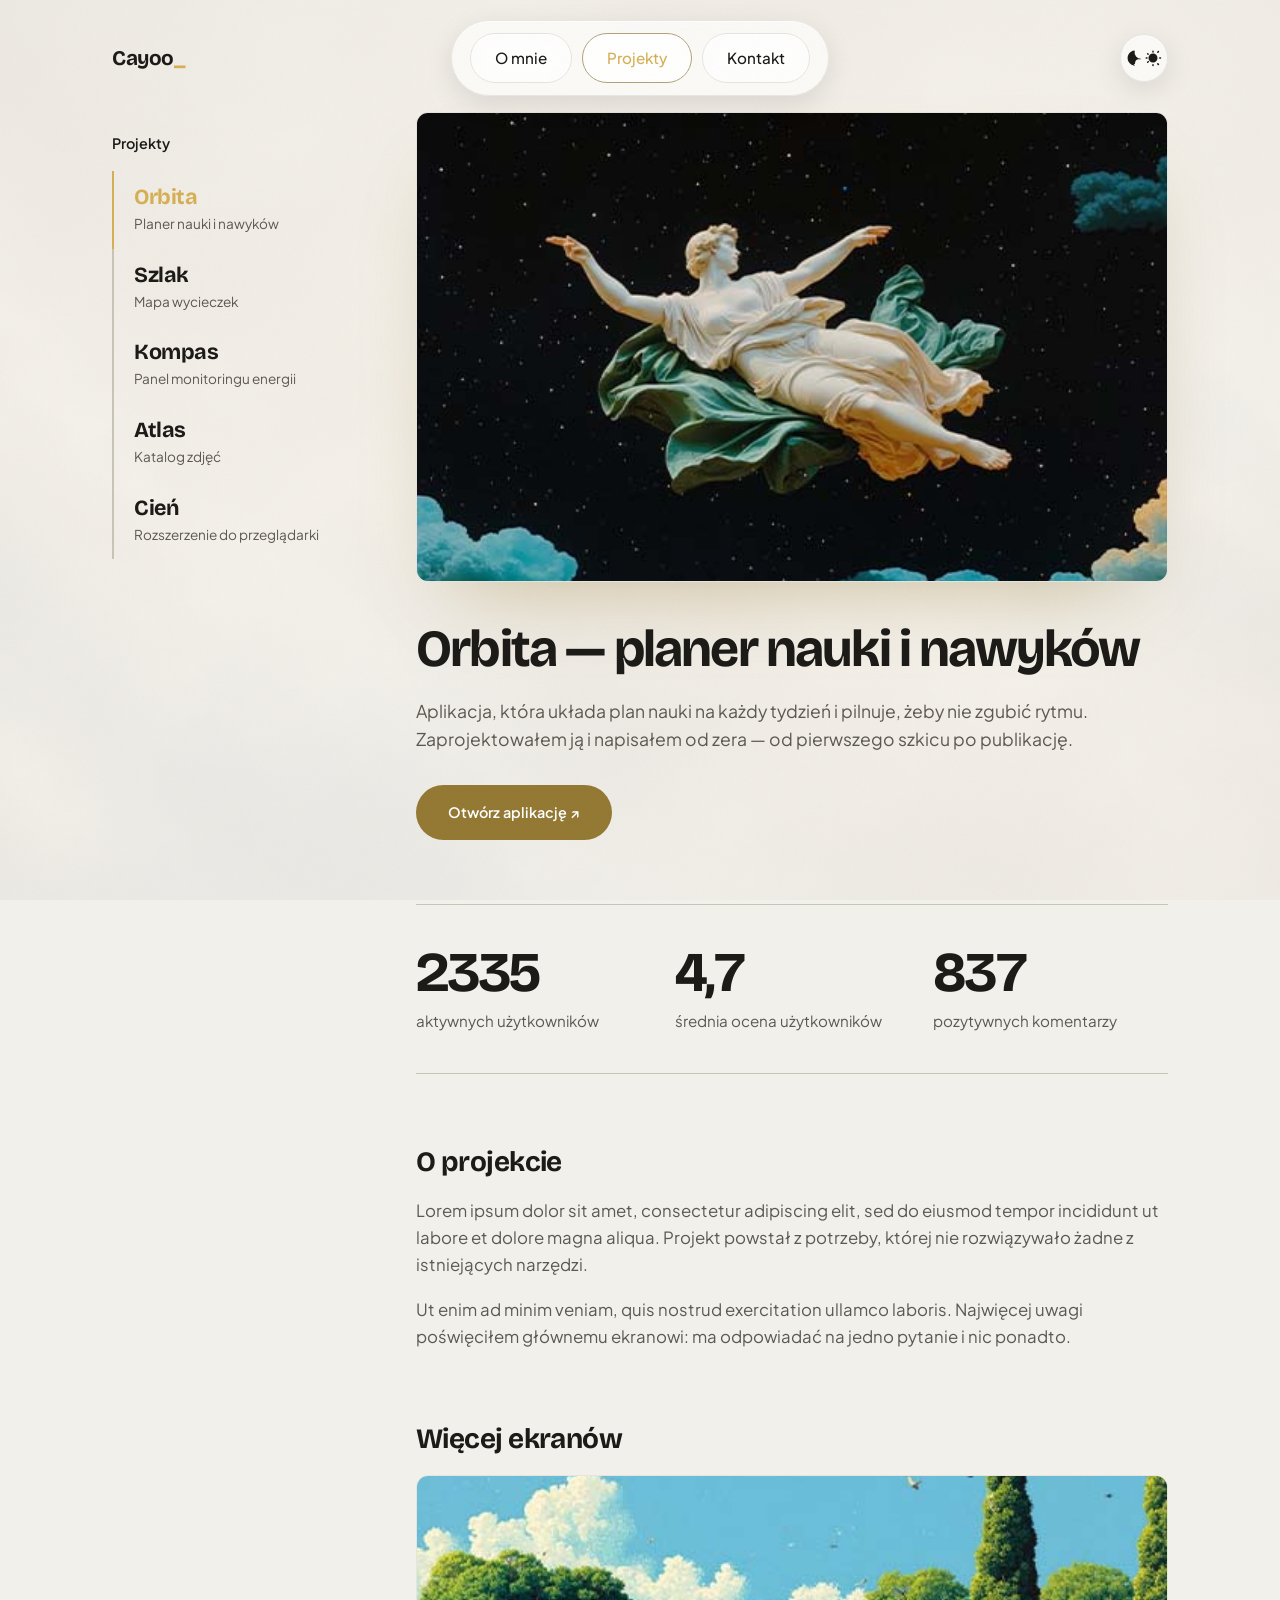
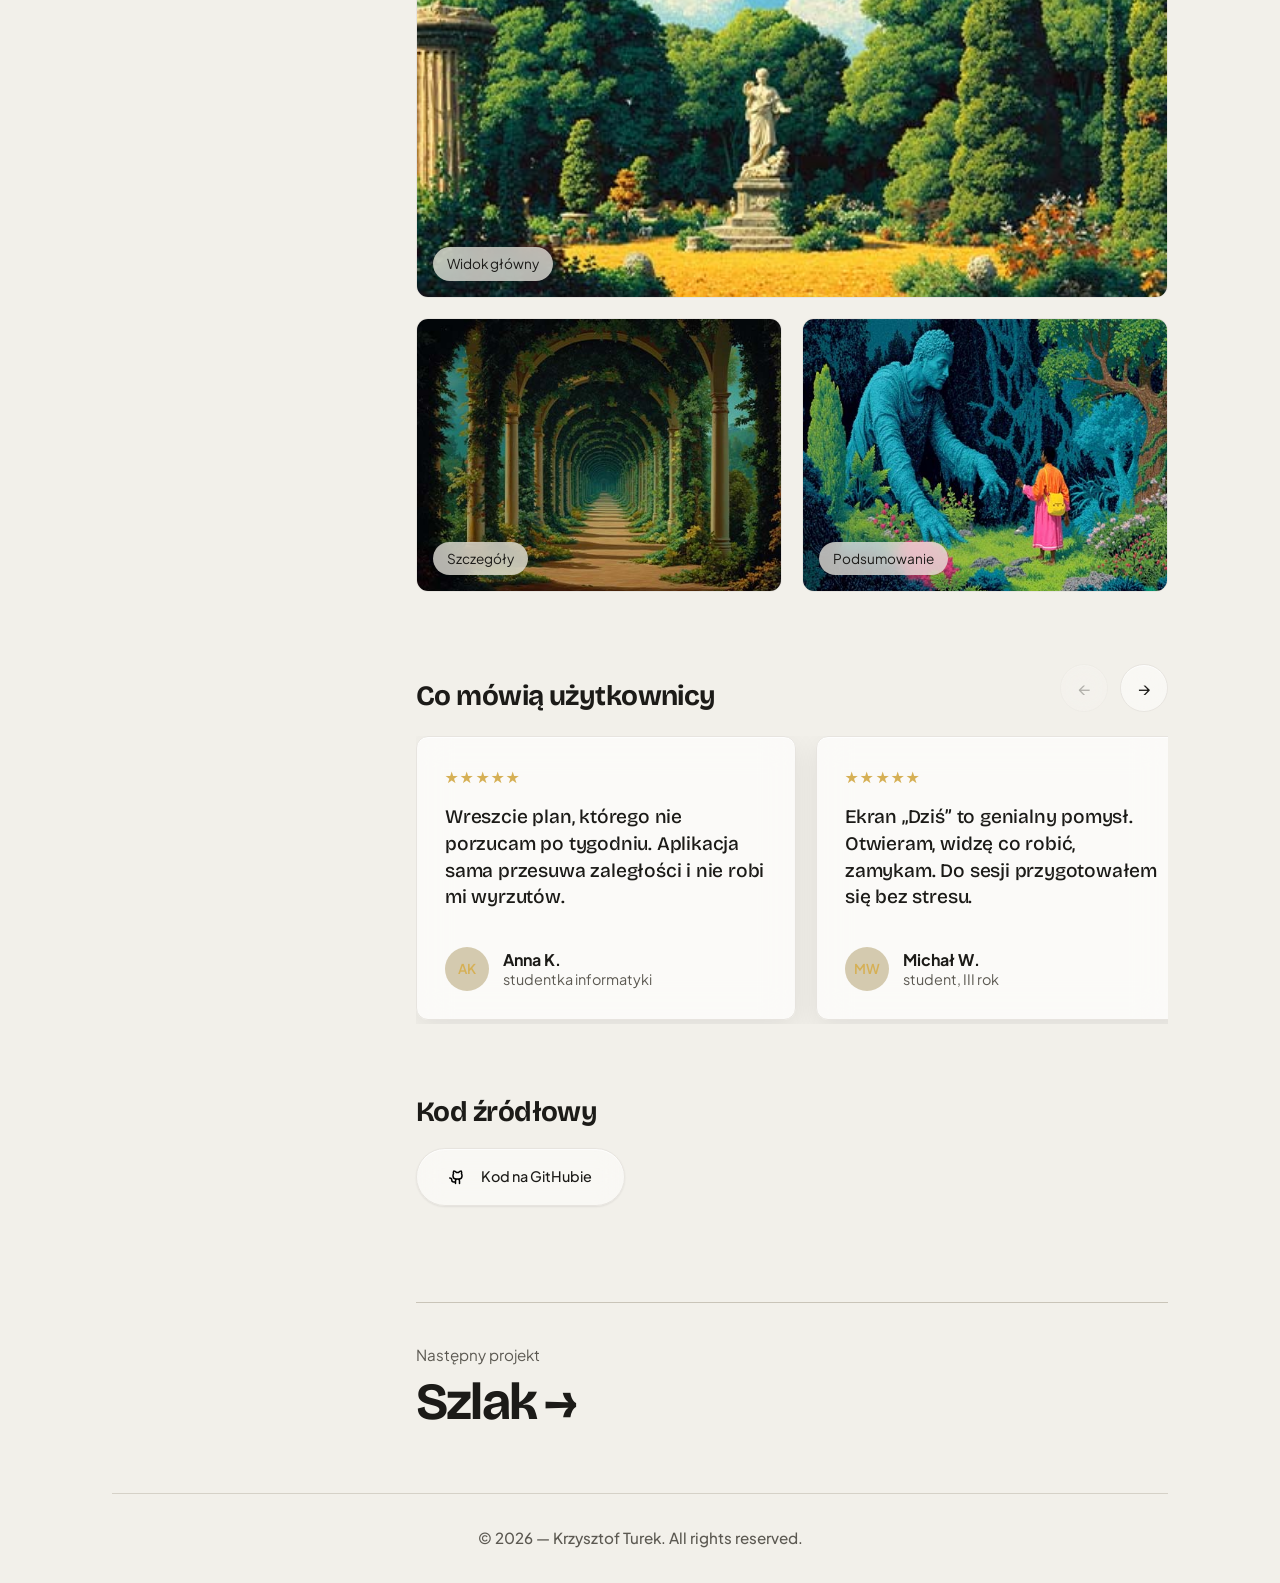
==== commit 0411afc9: "feat: implement theme toggle button and enhance navigation structure; update styles for improved lay" ====
--- a/projekty.html
+++ b/projekty.html
@@ -16,19 +16,29 @@
   <link href="https://fonts.googleapis.com/css2?family=Bricolage+Grotesque:opsz,wght@12..96,500..800&family=Plus+Jakarta+Sans:wght@400;500;600;700&display=swap" rel="stylesheet">
 
   <link rel="stylesheet" href="style.css" />
-  <link rel="stylesheet" href="project.css" />
+  <link rel="stylesheet" href="project.css?v=5" />
 </head>
 
 <body>
 
-  <header class="nav">
+  <div class="nav-wrap">
     <a href="index.html" class="logo">Cayoo<span class="logo-dot">_</span></a>
-    <nav class="nav-links">
-      <a href="index.html#top" class="nav-about">O mnie</a>
-      <a href="index.html#projekty">Projekty</a>
-      <a href="index.html#kontakt">Kontakt</a>
-    </nav>
-  </header>
+    <header class="nav">
+      <nav class="nav-links">
+        <a href="index.html#top" class="nav-about">O mnie</a>
+        <a href="projekty.html" aria-current="page">Projekty</a>
+        <a href="index.html#kontakt">Kontakt</a>
+      </nav>
+    </header>
+    <button type="button" class="theme-toggle" aria-label="Przełącz motyw jasny/ciemny" title="Motyw">
+      <svg class="theme-toggle-icon theme-toggle-icon--moon" viewBox="0 0 24 24" width="18" height="18" aria-hidden="true" focusable="false">
+        <path fill="currentColor" d="M12.1 22c-5.2 0-9.4-4-9.9-9.1C1.7 7.5 5.7 2.6 11 2c.4 0 .7.4.6.8A8.5 8.5 0 0 0 20.2 13c.1.3-.2.7-.6.7-.5 0-1 .1-1.5.1H17c-2.8 0-4.9 2.2-4.9 5v.2c0 .4-.3.8-.7.9-.4.1-.8.1-1.3.1Z"/>
+      </svg>
+      <svg class="theme-toggle-icon theme-toggle-icon--sun" viewBox="0 0 24 24" width="18" height="18" aria-hidden="true" focusable="false" hidden>
+        <path fill="currentColor" d="M12 18a6 6 0 1 1 0-12 6 6 0 0 1 0 12Zm0-16a1 1 0 0 1 1 1v1a1 1 0 1 1-2 0V3a1 1 0 0 1 1-1Zm0 18a1 1 0 0 1 1 1v1a1 1 0 1 1-2 0v-1a1 1 0 0 1 1-1ZM4.2 5.6a1 1 0 0 1 1.4 0l.7.7a1 1 0 0 1-1.4 1.4l-.7-.7a1 1 0 0 1 0-1.4Zm13.5 13.5a1 1 0 0 1 1.4 0l.7.7a1 1 0 1 1-1.4 1.4l-.7-.7a1 1 0 0 1 0-1.4ZM2 12a1 1 0 0 1 1-1h1a1 1 0 1 1 0 2H3a1 1 0 0 1-1-1Zm18 0a1 1 0 0 1 1-1h1a1 1 0 1 1 0 2h-1a1 1 0 0 1-1-1ZM4.2 18.4a1 1 0 0 1 0-1.4l.7-.7a1 1 0 1 1 1.4 1.4l-.7.7a1 1 0 0 1-1.4 0Zm13.5-13.5a1 1 0 0 1 0-1.4l.7-.7a1 1 0 1 1 1.4 1.4l-.7.7a1 1 0 0 1-1.4 0Z"/>
+      </svg>
+    </button>
+  </div>
 
   <main id="top">
     <div class="pj-layout">
@@ -438,7 +448,7 @@
   </dialog>
 
   <script src="script.js"></script>
-  <script src="project.js"></script>
+  <script src="project.js?v=4"></script>
 </body>
 
 </html>
--- a/style.css
+++ b/style.css
@@ -1,13 +1,16 @@
 /* ---------- tokens ---------- */
 :root{
-  /* DARK MODE */
-  --bg: #111110;
-  --surface: #1c1c1a;
-  --border: #2e2e2b;
-  --text: #f0f0ee;
-  --muted: #9a9a96;
+  /* LIGHT — pejzaż anime */
+  --bg: #efece4;
+  --surface: #ffffff;
+  --border: #c9c4b8;
+  --text: #1c1b18;
+  --muted: #5c5952;
   --accent: #947933;
-  --accent-bright: #d6b055; /* jaśniejszy odcień do glow / hover */
+  --accent-bright: #d6b055;
+  --fog: #f2f0ea;
+  --glass: color-mix(in srgb, #ffffff 52%, transparent);
+  --glass-strong: color-mix(in srgb, #ffffff 68%, transparent);
 
   --font: "Plus Jakarta Sans", sans-serif;
   --font-display: "Bricolage Grotesque", "Plus Jakarta Sans", sans-serif;
@@ -18,7 +21,8 @@
 *{ box-sizing: border-box; }
 
 html{
-  scroll-padding-top: 88px;
+  /* ≈ wysokość wiszącego pill-headera */
+  scroll-padding-top: 96px;
   scroll-behavior: smooth;
 }
 
@@ -39,8 +43,8 @@
   inset: 0;
   z-index: 200;
   pointer-events: none;
-  opacity: .07;
-  mix-blend-mode: overlay;
+  opacity: .04;
+  mix-blend-mode: multiply;
   background-image: url("data:image/svg+xml;utf8,<svg xmlns='http://www.w3.org/2000/svg' width='160' height='160'><filter id='n'><feTurbulence type='fractalNoise' baseFrequency='.8' numOctaves='2' stitchTiles='stitch'/></filter><rect width='100%' height='100%' filter='url(%23n)'/></svg>");
 }
 
@@ -48,7 +52,7 @@
 
 ::selection{
   background: var(--accent);
-  color: var(--bg);
+  color: #fff;
 }
 
 /* ---------- shared width ---------- */
@@ -60,29 +64,27 @@
   padding-right: 32px;
 }
 
-/* ---------- nav ---------- */
-.nav{
-  display: flex;
-  justify-content: space-between;
-  align-items: center;
-  padding: 32px max(32px, calc(50% - var(--max-w) / 2 + 32px));
-  position: sticky;
+/* ---------- nav — logo z lewej + wiszący liquid glass pill ---------- */
+.nav-wrap{
+  position: fixed;
   top: 0;
+  left: 0;
+  right: 0;
   z-index: 100;
-  border-bottom: 1px solid transparent;
-  transition: background .3s ease, border-color .3s ease, backdrop-filter .3s ease;
-}
-.nav.is-scrolled{
-  background: color-mix(in srgb, var(--bg) 72%, transparent);
-  -webkit-backdrop-filter: blur(14px);
-  backdrop-filter: blur(14px);
-  border-bottom-color: var(--border);
+  display: grid;
+  grid-template-columns: 1fr auto 1fr;
+  align-items: center;
+  padding: 20px max(32px, calc(50% - var(--max-w) / 2 + 32px));
+  pointer-events: none;
 }
 .logo{
+  pointer-events: auto;
+  justify-self: start;
   font-family: var(--font-display);
   font-weight: 700;
   font-size: 1.3rem;
   letter-spacing: -0.02em;
+  flex-shrink: 0;
 }
 .logo-dot{
   color: var(--accent-bright);
@@ -90,13 +92,95 @@
   animation: blink 1.1s steps(1) infinite;
 }
 @keyframes blink{ 50%{ opacity: 0; } }
-.nav-links{ display: flex; gap: 32px; }
+.nav{
+  pointer-events: auto;
+  grid-column: 2;
+  display: flex;
+  align-items: center;
+  width: max-content;
+  max-width: calc(100vw - 48px);
+  padding: 12px 18px;
+  border-radius: 999px;
+  border: 1px solid color-mix(in srgb, #ffffff 60%, var(--border));
+  background: var(--glass-strong);
+  -webkit-backdrop-filter: blur(18px) saturate(1.25);
+  backdrop-filter: blur(18px) saturate(1.25);
+  box-shadow:
+    inset 0 1px 0 color-mix(in srgb, #ffffff 75%, transparent),
+    0 8px 28px color-mix(in srgb, #000 10%, transparent);
+  transition: background .3s ease, box-shadow .3s ease;
+}
+.nav.is-scrolled{
+  background: color-mix(in srgb, #ffffff 78%, transparent);
+  box-shadow:
+    inset 0 1px 0 color-mix(in srgb, #ffffff 80%, transparent),
+    0 10px 32px color-mix(in srgb, #000 12%, transparent);
+}
+.nav-links{
+  display: flex;
+  align-items: center;
+  gap: 10px;
+}
+.nav-links a{
+  display: inline-flex;
+  align-items: center;
+  padding: 12px 24px;
+  border-radius: 999px;
+  border: 1px solid color-mix(in srgb, #ffffff 55%, var(--border));
+  background: var(--glass);
+  -webkit-backdrop-filter: blur(10px) saturate(1.15);
+  backdrop-filter: blur(10px) saturate(1.15);
+  box-shadow: inset 0 1px 0 color-mix(in srgb, #ffffff 65%, transparent);
+  font-size: 0.95rem;
+  font-weight: 500;
+  transition: border-color .2s ease, background .2s ease, color .2s ease, box-shadow .2s ease;
+}
+.nav-links a:hover,
+.nav-links a:focus-visible{
+  color: var(--accent-bright);
+  background: var(--glass-strong);
+  border-color: color-mix(in srgb, var(--accent) 40%, var(--border));
+}
+.nav-links a[aria-current="page"]{
+  color: var(--accent-bright);
+  background: var(--glass-strong);
+  border-color: color-mix(in srgb, var(--accent) 45%, var(--border));
+}
+.theme-toggle{
+  pointer-events: auto;
+  justify-self: end;
+  grid-column: 3;
+  display: inline-flex;
+  align-items: center;
+  justify-content: center;
+  width: 48px;
+  height: 48px;
+  padding: 0;
+  border-radius: 999px;
+  border: 1px solid color-mix(in srgb, #ffffff 55%, var(--border));
+  background: var(--glass-strong);
+  -webkit-backdrop-filter: blur(18px) saturate(1.25);
+  backdrop-filter: blur(18px) saturate(1.25);
+  box-shadow:
+    inset 0 1px 0 color-mix(in srgb, #ffffff 75%, transparent),
+    0 8px 28px color-mix(in srgb, #000 10%, transparent);
+  color: var(--text);
+  cursor: pointer;
+  transition: border-color .2s ease, background .2s ease, color .2s ease, box-shadow .2s ease;
+}
+.theme-toggle:hover,
+.theme-toggle:focus-visible{
+  color: var(--accent-bright);
+  background: var(--glass);
+  border-color: color-mix(in srgb, var(--accent) 40%, var(--border));
+}
+.theme-toggle-icon{ display: block; }
 
 /* ---------- intro / hero ---------- */
 .intro{
   position: relative;
-  margin-top: -128px;
-  padding-top: 128px;
+  margin-top: 0;
+  padding-top: 120px;
 }
 .intro-bg{
   position: absolute;
@@ -107,28 +191,30 @@
 }
 .intro-bg img{
   position: absolute;
-  top: 64px;
-  left: 50%;
-  transform: translateX(-50%);
-  height: calc(100% - 64px);
-  width: auto;
-  max-width: none;
+  inset: 0;
+  width: 100%;
+  height: 100%;
+  object-fit: cover;
+  object-position: center 35%;
   display: block;
-  opacity: 0.5;
-}
-.intro-bg::before{
-  content: "";
-  position: absolute;
-  inset: 0;
-}
+}
+/* wygładzenie hero → projekty (tylko dolna krawędź) */
 .intro-bg::after{
   content: "";
   position: absolute;
   left: 0;
   right: 0;
   bottom: 0;
-  height: 384px;
-  background: linear-gradient(to bottom, transparent, var(--bg));
+  height: min(48%, 380px);
+  background: linear-gradient(
+    to bottom,
+    transparent 0%,
+    color-mix(in srgb, var(--fog) 25%, transparent) 40%,
+    color-mix(in srgb, var(--fog) 70%, transparent) 75%,
+    var(--fog) 100%
+  );
+  z-index: 1;
+  pointer-events: none;
 }
 .intro > :not(.intro-bg){
   position: relative;
@@ -143,7 +229,7 @@
   row-gap: 32px;
   align-items: end;
   padding-top: 192px;
-  padding-bottom: 128px;
+  padding-bottom: 160px;
 }
 h1{
   font-family: var(--font-display);
@@ -197,7 +283,7 @@
 /* ---------- about / tech ---------- */
 .about{
   padding-top: 32px;
-  padding-bottom: 96px;
+  padding-bottom: 64px;
   text-align: center;
 }
 .about-heading{
@@ -216,15 +302,37 @@
   font-size: .95rem;
 }
 .about-tech li{
+  display: inline-flex;
+  align-items: center;
+  gap: 8px;
   padding: 8px 20px;
-  border: 1px solid var(--border);
+  border: 1px solid color-mix(in srgb, #ffffff 55%, var(--border));
   border-radius: 999px;
-  background: color-mix(in srgb, var(--surface) 60%, transparent);
-  transition: border-color .25s ease, color .25s ease, transform .25s var(--ease);
+  background: var(--glass);
+  -webkit-backdrop-filter: blur(14px) saturate(1.2);
+  backdrop-filter: blur(14px) saturate(1.2);
+  box-shadow:
+    inset 0 1px 0 color-mix(in srgb, #ffffff 70%, transparent),
+    0 1px 2px color-mix(in srgb, #000 8%, transparent);
+  cursor: pointer;
+  transition:
+    border-color .25s ease,
+    color .25s ease,
+    background .25s ease,
+    box-shadow .25s ease,
+    transform .25s var(--ease);
+}
+.about-tech li svg{
+  flex-shrink: 0;
+  opacity: .85;
 }
 .about-tech li:hover{
-  border-color: var(--accent);
-  color: var(--accent-bright);
+  border-color: color-mix(in srgb, var(--accent) 45%, var(--border));
+  color: var(--accent-bright);
+  background: var(--glass-strong);
+  box-shadow:
+    inset 0 1px 0 color-mix(in srgb, #ffffff 80%, transparent),
+    0 6px 18px color-mix(in srgb, #000 10%, transparent);
   transform: translateY(-3px);
 }
 
@@ -257,15 +365,9 @@
   margin: 0 0 32px;
   max-width: 22ch;
 }
-.nav-links a,
 .project-link{
   display: inline-block;
   font-size: 0.95rem;
-}
-.nav-links a{ transition: color .2s ease; }
-.nav-links a:hover, .nav-links a:focus-visible{ color: var(--accent-bright); }
-
-.project-link{
   padding-bottom: 4px;
   background: linear-gradient(var(--accent-bright), var(--accent-bright)) left bottom / 100% 1px no-repeat;
   transition: background-size .35s var(--ease), color .2s ease;
@@ -307,9 +409,9 @@
 }
 .project-row:hover .project-image img{ transform: scale(1.06); }
 
-/* po najechaniu na projekt reszta przygasa */
+/* po najechaniu na projekt reszta przygasa (nie na nagłówek sekcji) */
 @media (hover: hover){
-  .projects:hover .project-row:not(:hover){ opacity: .38; }
+  .projects:has(.project-row:hover) .project-row:not(:hover){ opacity: .38; }
 }
 
 /* odsłonięcie zdjęcia — ukrywa tylko klasa nadana przez skrypt (.will-reveal),
@@ -335,12 +437,23 @@
 
 /* ---------- contact ---------- */
 .contact{
+  --contact-radius: 40px;
+  --contact-pad: 28px;
   display: grid;
   grid-template-columns: 1fr 1fr;
   gap: 64px;
   align-items: center;
-  padding-top: 96px;
-  padding-bottom: 96px;
+  padding: var(--contact-pad);
+  margin-top: 0;
+  margin-bottom: 24px;
+  border-radius: var(--contact-radius);
+  border: 1px solid color-mix(in srgb, #ffffff 55%, var(--border));
+  background: var(--glass-strong);
+  -webkit-backdrop-filter: blur(20px) saturate(1.2);
+  backdrop-filter: blur(20px) saturate(1.2);
+  box-shadow:
+    inset 0 1px 0 color-mix(in srgb, #ffffff 75%, transparent),
+    0 16px 48px color-mix(in srgb, #000 10%, transparent);
 }
 .contact-intro{ align-self: center; }
 .contact-prompt{
@@ -377,27 +490,58 @@
   border-radius: 999px;
   font-size: 0.9rem;
   font-weight: 500;
-  transition: border-color 0.2s ease, background 0.2s ease, color .2s ease, transform .25s var(--ease);
+  transition: border-color 0.2s ease, background 0.2s ease, color .2s ease, box-shadow .25s ease, transform .25s var(--ease);
+}
+.btn-hero{
+  background: var(--glass);
+  border-color: color-mix(in srgb, #ffffff 55%, var(--border));
+  -webkit-backdrop-filter: blur(14px) saturate(1.2);
+  backdrop-filter: blur(14px) saturate(1.2);
+  box-shadow:
+    inset 0 1px 0 color-mix(in srgb, #ffffff 70%, transparent),
+    0 1px 2px color-mix(in srgb, #000 8%, transparent);
+}
+.social-btn{
+  border-color: color-mix(in srgb, #ffffff 55%, var(--border));
+  background: var(--glass);
+  -webkit-backdrop-filter: blur(14px) saturate(1.2);
+  backdrop-filter: blur(14px) saturate(1.2);
+  box-shadow:
+    inset 0 1px 0 color-mix(in srgb, #ffffff 70%, transparent),
+    0 1px 2px color-mix(in srgb, #000 8%, transparent);
 }
 .social-btn img{
   width: 16px;
   height: 16px;
-  filter: invert(1);
-}
-.btn-hero:hover, .btn-hero:focus-visible,
+}
+.btn-hero:hover, .btn-hero:focus-visible{
+  border-color: color-mix(in srgb, var(--accent) 45%, var(--border));
+  background: var(--glass-strong);
+  color: var(--accent-bright);
+}
 .social-btn:hover, .social-btn:focus-visible{
-  border-color: var(--accent);
-  background: var(--surface);
+  border-color: color-mix(in srgb, var(--accent) 45%, var(--border));
+  color: var(--accent-bright);
+  background: var(--glass-strong);
+  box-shadow:
+    inset 0 1px 0 color-mix(in srgb, #ffffff 80%, transparent),
+    0 6px 18px color-mix(in srgb, #000 10%, transparent);
 }
 
 .contact-form{
   display: flex;
   flex-direction: column;
   gap: 32px;
-  padding: 40px;
-  background: var(--surface);
-  border: 1px solid var(--border);
-  border-radius: 12px;
+  padding: 28px;
+  background: var(--glass);
+  border: 1px solid color-mix(in srgb, #ffffff 55%, var(--border));
+  /* zagnieżdżony radius = zewnętrzny − padding sekcji */
+  border-radius: calc(var(--contact-radius) - var(--contact-pad));
+  -webkit-backdrop-filter: blur(16px) saturate(1.15);
+  backdrop-filter: blur(16px) saturate(1.15);
+  box-shadow:
+    inset 0 1px 0 color-mix(in srgb, #ffffff 75%, transparent),
+    0 12px 40px color-mix(in srgb, #000 8%, transparent);
 }
 .form-fields{
   display: flex;
@@ -418,7 +562,7 @@
   font-family: var(--font);
   font-size: 1rem;
   color: var(--text);
-  background: var(--bg);
+  background: color-mix(in srgb, #ffffff 78%, transparent);
   border: 1px solid var(--border);
   border-radius: 8px;
   padding: 12px 14px;
@@ -460,7 +604,7 @@
   align-self: flex-start;
   padding: 16px 32px;
   background: var(--accent);
-  color: var(--bg);
+  color: #fff;
   font-family: var(--font);
   font-size: 0.95rem;
   font-weight: 600;
@@ -481,6 +625,11 @@
   padding-bottom: 32px;
   position: relative;
   text-align: center;
+  max-width: var(--max-w);
+  margin-left: auto;
+  margin-right: auto;
+  padding-left: 32px;
+  padding-right: 32px;
 }
 .footer::before{
   content: "";
@@ -488,21 +637,35 @@
   top: 0;
   left: 32px;
   right: 32px;
-  border-top: 1px solid var(--border);
+  border-top: 1px solid color-mix(in srgb, var(--border) 70%, transparent);
 }
 
 /* ---------- responsive ---------- */
 @media (max-width: 720px){
-  .nav{ padding-top: 24px; padding-bottom: 24px; }
+  .nav-wrap{
+    padding: 14px 20px;
+    grid-template-columns: auto 1fr auto;
+    gap: 10px;
+  }
+  .nav{
+    grid-column: 2;
+    justify-self: center;
+    padding: 10px 14px;
+  }
+  .theme-toggle{
+    width: 44px;
+    height: 44px;
+  }
   .nav-links .nav-about{ display: none; }
-
-  .intro{ margin-top: -96px; padding-top: 96px; }
+  .nav-links a{ padding: 10px 16px; font-size: 0.88rem; }
+
+  .intro{ padding-top: 100px; }
 
   .hero, .project-row, .contact{ grid-template-columns: 1fr; align-items: start; }
   .hero{
     row-gap: 32px;
     padding-top: 96px;
-    padding-bottom: 32px;
+    padding-bottom: 48px;
   }
   .hero h1, .hero-desc{
     grid-column: 1;
@@ -518,9 +681,9 @@
     justify-content: center;
     text-align: center;
   }
-  .intro-bg img{ opacity: 0.3; }
-
-  .about{ padding-top: 32px; padding-bottom: 48px; }
+  .intro-bg img{ object-position: center 40%; }
+
+  .about{ padding-top: 32px; padding-bottom: 40px; }
 
   .project-row{
     gap: 32px;
@@ -531,11 +694,12 @@
   article.project-row:nth-of-type(even) .project-image{ order: -1; }
 
   .contact{
+    --contact-radius: 28px;
+    --contact-pad: 24px;
     gap: 32px;
-    padding-top: 48px;
-    padding-bottom: 48px;
+    margin-bottom: 16px;
   }
-  .contact-form{ padding: 24px; }
+  .contact-form{ padding: 20px; }
   .form-fields{ gap: 16px; }
 
   .footer .byline{ font-size: 0.78rem; }
@@ -543,6 +707,120 @@
 
 /* ---------- accessibility ---------- */
 a:focus-visible{ outline: 2px solid var(--accent-bright); outline-offset: 3px; }
+
+/* ---------- sceny: mgła projektów + łąka kontaktu ---------- */
+.scene-projects{
+  position: relative;
+  background-color: var(--fog);
+  background-image: url("assets/images/fog-projects.jpg");
+  background-size: cover;
+  background-position: center;
+  background-repeat: no-repeat;
+}
+.scene-projects::before{
+  content: "";
+  position: absolute;
+  inset: 0;
+  pointer-events: none;
+  /* krawędzie = pełna mgła (zlewa się z hero/kontaktem), środek lekko pokazuje teksturę */
+  background: linear-gradient(
+    to bottom,
+    var(--fog) 0%,
+    color-mix(in srgb, var(--fog) 82%, transparent) 10%,
+    color-mix(in srgb, var(--fog) 68%, transparent) 50%,
+    color-mix(in srgb, var(--fog) 82%, transparent) 90%,
+    var(--fog) 100%
+  );
+}
+.scene-projects > *{ position: relative; z-index: 1; }
+
+.scene-contact{
+  position: relative;
+  /* bez padding-top: odstęp nad kontaktem daje .projects-more (CTA na środku) */
+  background-color: var(--fog);
+  background-image: url("assets/images/landscape-contact-flowers.jpg");
+  background-size: cover;
+  background-position: center bottom;
+  background-repeat: no-repeat;
+}
+.scene-contact::before{
+  content: "";
+  position: absolute;
+  left: 0;
+  right: 0;
+  top: 0;
+  height: min(62%, 520px);
+  pointer-events: none;
+  background: linear-gradient(
+    to bottom,
+    var(--fog) 0%,
+    color-mix(in srgb, var(--fog) 92%, transparent) 22%,
+    color-mix(in srgb, var(--fog) 55%, transparent) 55%,
+    color-mix(in srgb, var(--fog) 18%, transparent) 82%,
+    transparent 100%
+  );
+  z-index: 0;
+}
+.scene-contact > *{ position: relative; z-index: 1; }
+
+/* ---------- landing: rozbudowana sekcja projektów ---------- */
+.projects{
+  padding-top: 80px;
+  /* dolny odstęp bierze .projects-more — żeby CTA było na środku między hr a kontaktem */
+  padding-bottom: 0;
+}
+.projects-head{
+  padding-bottom: 80px;
+}
+.projects-title{
+  font-family: var(--font-display);
+  font-size: clamp(2rem, 4.5vw, 3.25rem);
+  font-weight: 700;
+  letter-spacing: -0.035em;
+  line-height: 1.05;
+  margin: 0 0 16px;
+}
+.projects-sub{
+  margin: 0;
+  max-width: 56ch;
+  font-size: 1.1rem;
+  color: var(--muted);
+}
+
+.project-title{
+  font-family: var(--font-display);
+  font-size: clamp(2.2rem, 4.4vw, 3.5rem);
+  font-weight: 700;
+  letter-spacing: -0.035em;
+  line-height: 1;
+  margin: 0 0 20px;
+}
+.project-row .project-desc{
+  font-family: var(--font);
+  font-size: 1.05rem;
+  font-weight: 400;
+  line-height: 1.6;
+  letter-spacing: 0;
+  color: var(--muted);
+  max-width: 44ch;
+  margin: 0 0 32px;
+}
+
+.projects-more{
+  display: flex;
+  justify-content: center;
+  /* równy odstęp od hr nad CTA i od sekcji kontakt pod nim */
+  padding-block: 80px;
+}
+.projects-more .btn-hero{
+  margin-left: 0;
+}
+
+@media (max-width: 720px){
+  .projects{ padding-top: 40px; padding-bottom: 0; }
+  .projects-head{ padding-bottom: 40px; }
+  .projects-more{ padding-block: 40px; }
+}
 
 @media (prefers-reduced-motion: reduce){
   html{ scroll-behavior: auto; }
--- a/project.css
+++ b/project.css
@@ -1,24 +1,32 @@
 /* Podstrony projektów — ładowane po style.css
    Układ: po lewej spis projektów, po prawej wybrany projekt. */
 
-/* przełączanie projektów: podmieniana jest tylko prawa kolumna (project.js).
-   Przy obsługiwanych przeglądarkach — płynne przejście (View Transitions),
-   w pozostałych — prosty fade (.is-swapping). */
-.pj-main{
-  view-transition-name: pj-main;
-  transition: opacity .18s ease;
-}
-.pj-main.is-swapping{ opacity: 0; }
-
-::view-transition-old(pj-main){ animation: pj-out .2s ease both; }
-::view-transition-new(pj-main){ animation: pj-in .5s var(--ease) both; }
-@keyframes pj-out{ to{ opacity: 0; transform: translateY(-10px); } }
-@keyframes pj-in{ from{ opacity: 0; transform: translateY(18px); } }
+/* przełączanie: natychmiastowa podmiana prawej kolumny + krótki fade-in
+   (bez View Transitions — ich overlay blokował kliknięcia w spisie) */
+.pj-main.is-enter{
+  animation: pj-in .28s var(--ease) both;
+}
+@keyframes pj-in{ from{ opacity: 0; transform: translateY(10px); } }
+
+/* tło jak na landingowej sekcji projektów */
+body{
+  background-color: var(--fog);
+  background-image:
+    linear-gradient(
+      color-mix(in srgb, var(--fog) 78%, transparent),
+      color-mix(in srgb, var(--fog) 78%, transparent)
+    ),
+    url("assets/images/fog-projects.jpg");
+  background-size: cover;
+  background-position: center;
+  background-attachment: fixed;
+  background-repeat: no-repeat;
+}
 
 .pj-layout{
   max-width: var(--max-w);
   margin: 0 auto;
-  padding: 16px 32px 0;
+  padding: 112px 32px 0;
   display: grid;
   grid-template-columns: 240px minmax(0, 1fr);
   column-gap: 64px;
@@ -28,12 +36,13 @@
 /* ---------- lewa kolumna: spis projektów ---------- */
 .pj-list{
   position: sticky;
-  top: 112px;
+  top: 132px;
 }
 .pj-list-title{
   margin: 0 0 16px;
   font-size: .9rem;
-  color: var(--muted);
+  font-weight: 600;
+  color: var(--text);
 }
 .pj-list ul{
   list-style: none;
@@ -46,8 +55,9 @@
   display: block;
   padding: 14px 0 14px 20px;
   border-left: 2px solid var(--border);
-  color: var(--muted);
-  transition: color .2s ease, border-color .2s ease, padding-left .3s var(--ease);
+  color: var(--text);
+  /* bez animacji paddingu — przesuwanie tekstu pod kursorem powodowało flickering */
+  transition: color .2s ease, border-color .2s ease;
 }
 .pj-item-name{
   display: block;
@@ -56,6 +66,7 @@
   font-weight: 700;
   letter-spacing: -0.02em;
   line-height: 1.2;
+  color: var(--text);
 }
 .pj-item-kind{
   display: block;
@@ -64,14 +75,10 @@
   color: var(--muted);
 }
 .pj-item:hover, .pj-item:focus-visible{
-  color: var(--text);
   border-left-color: var(--accent);
-  padding-left: 26px;
 }
 .pj-item[aria-current="page"]{
-  color: var(--text);
   border-left-color: var(--accent-bright);
-  padding-left: 26px;
 }
 .pj-item[aria-current="page"] .pj-item-name{ color: var(--accent-bright); }
 
@@ -85,9 +92,11 @@
   object-fit: cover;
   display: block;
   border-radius: 12px;
-  border: 1px solid var(--border);
+  border: 1px solid color-mix(in srgb, #ffffff 55%, var(--border));
   background: var(--surface);
-  box-shadow: 0 40px 80px -40px color-mix(in srgb, var(--accent) 45%, transparent);
+  box-shadow:
+    inset 0 1px 0 color-mix(in srgb, #ffffff 70%, transparent),
+    0 40px 80px -40px color-mix(in srgb, var(--accent) 45%, transparent);
 }
 
 .pj-hero{ padding-top: 40px; }
@@ -111,7 +120,7 @@
   align-items: center;
   padding: 16px 32px;
   background: var(--accent);
-  color: var(--bg);
+  color: #fff;
   border-radius: 999px;
   font-size: .9rem;
   font-weight: 600;
@@ -168,7 +177,7 @@
   position: relative;
   padding: 0;
   margin: 0;
-  border: 1px solid var(--border);
+  border: 1px solid color-mix(in srgb, #ffffff 55%, var(--border));
   border-radius: 12px;
   background: var(--surface);
   overflow: hidden;
@@ -221,15 +230,19 @@
   font: inherit;
   font-size: 1.1rem;
   color: var(--text);
-  background: transparent;
-  border: 1px solid var(--border);
+  background: var(--glass);
+  border: 1px solid color-mix(in srgb, #ffffff 55%, var(--border));
   border-radius: 50%;
+  -webkit-backdrop-filter: blur(14px) saturate(1.2);
+  backdrop-filter: blur(14px) saturate(1.2);
+  box-shadow: inset 0 1px 0 color-mix(in srgb, #ffffff 70%, transparent);
   cursor: pointer;
-  transition: border-color .2s ease, background .2s ease, opacity .2s ease;
+  transition: border-color .2s ease, background .2s ease, opacity .2s ease, color .2s ease;
 }
 .pj-arrow:hover:not(:disabled), .pj-arrow:focus-visible{
-  border-color: var(--accent);
-  background: var(--surface);
+  border-color: color-mix(in srgb, var(--accent) 45%, var(--border));
+  background: var(--glass-strong);
+  color: var(--accent-bright);
 }
 .pj-arrow:disabled{ opacity: .3; cursor: default; }
 
@@ -255,9 +268,14 @@
   justify-content: space-between;
   gap: 36px;
   padding: 28px;
-  background: var(--surface);
-  border: 1px solid var(--border);
+  background: var(--glass-strong);
+  border: 1px solid color-mix(in srgb, #ffffff 55%, var(--border));
   border-radius: 12px;
+  -webkit-backdrop-filter: blur(16px) saturate(1.15);
+  backdrop-filter: blur(16px) saturate(1.15);
+  box-shadow:
+    inset 0 1px 0 color-mix(in srgb, #ffffff 75%, transparent),
+    0 8px 28px color-mix(in srgb, #000 8%, transparent);
 }
 .pj-stars{
   margin: 0 0 14px;
@@ -356,7 +374,7 @@
 }
 
 @media (max-width: 720px){
-  .pj-layout{ grid-template-columns: 1fr; padding-top: 0; }
+  .pj-layout{ grid-template-columns: 1fr; padding-top: 96px; }
 
   /* spis zamienia się w poziomy pasek nad projektem */
   .pj-list{ position: static; margin: 0 -32px 24px; }
@@ -374,6 +392,7 @@
   .pj-item[aria-current="page"]{
     padding: 10px 18px;
     border: 1px solid var(--border);
+    border-left-width: 1px;
     border-radius: 999px;
     white-space: nowrap;
   }
